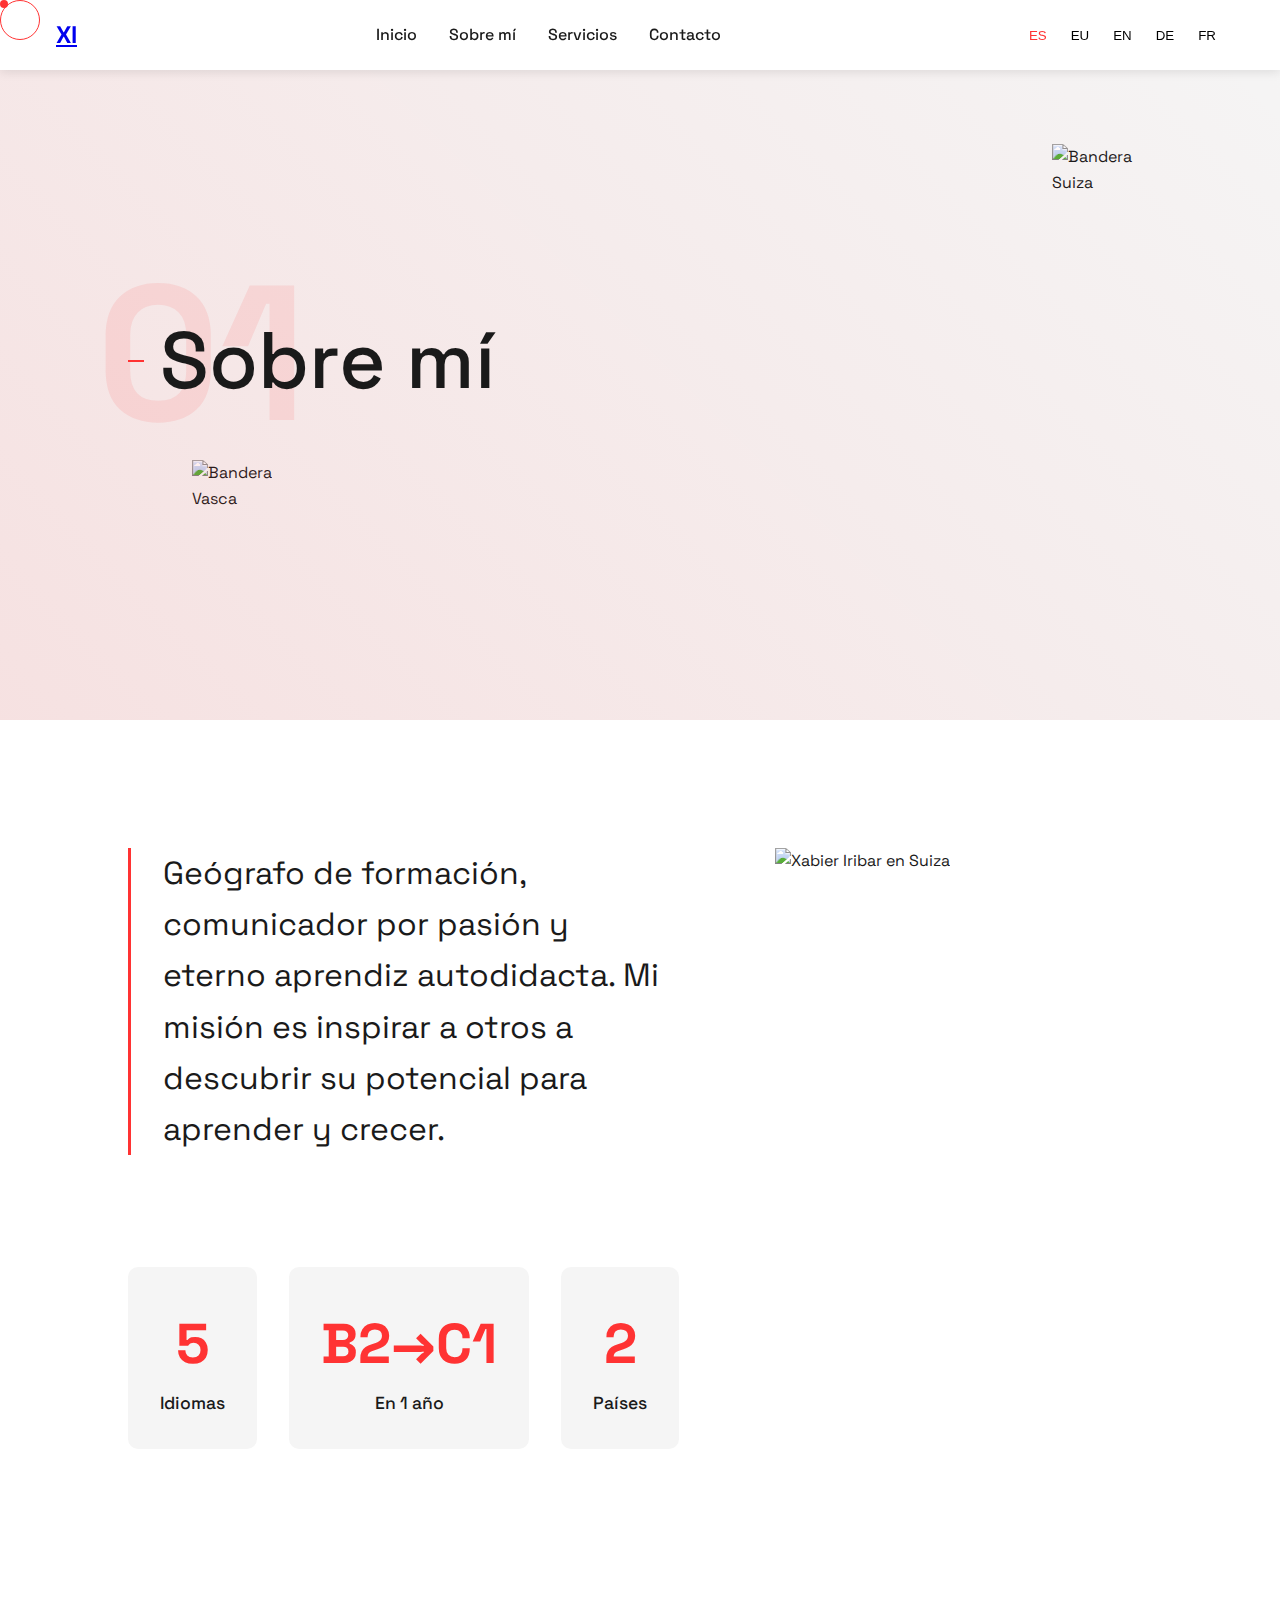
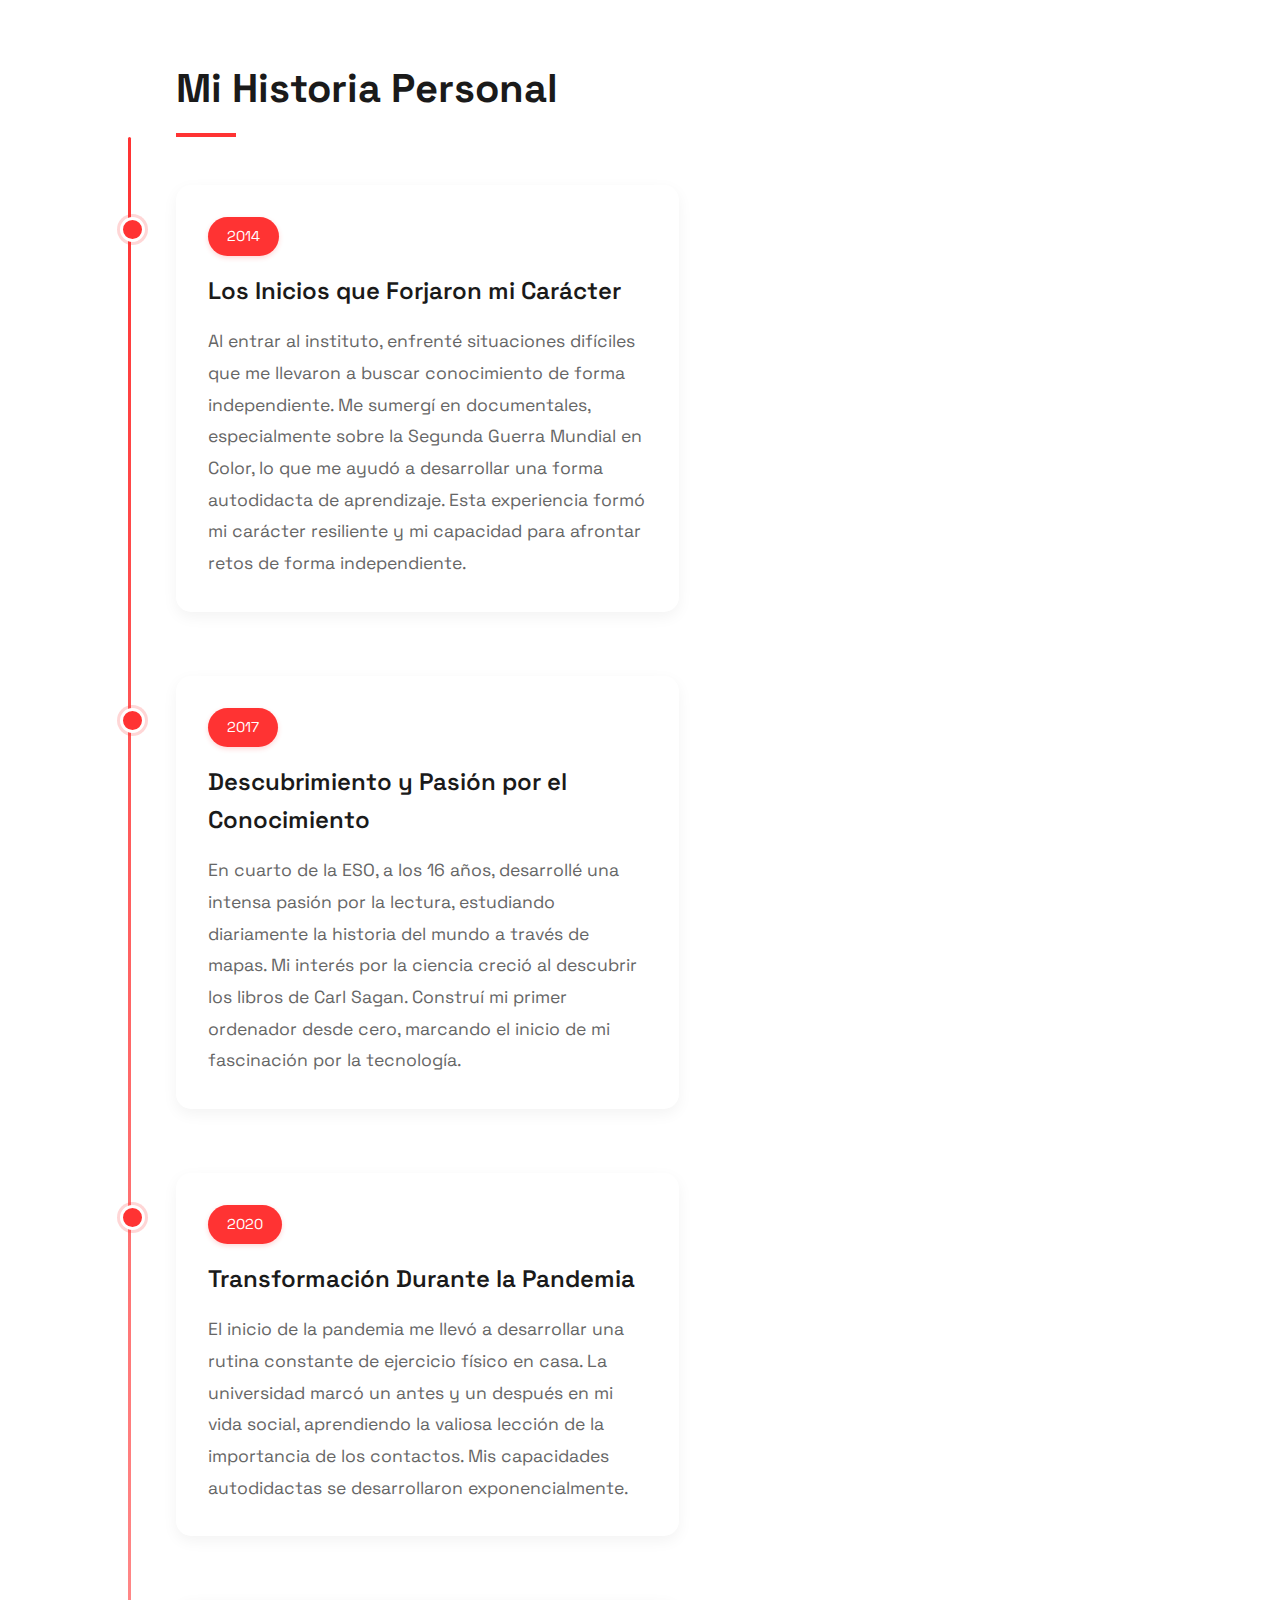
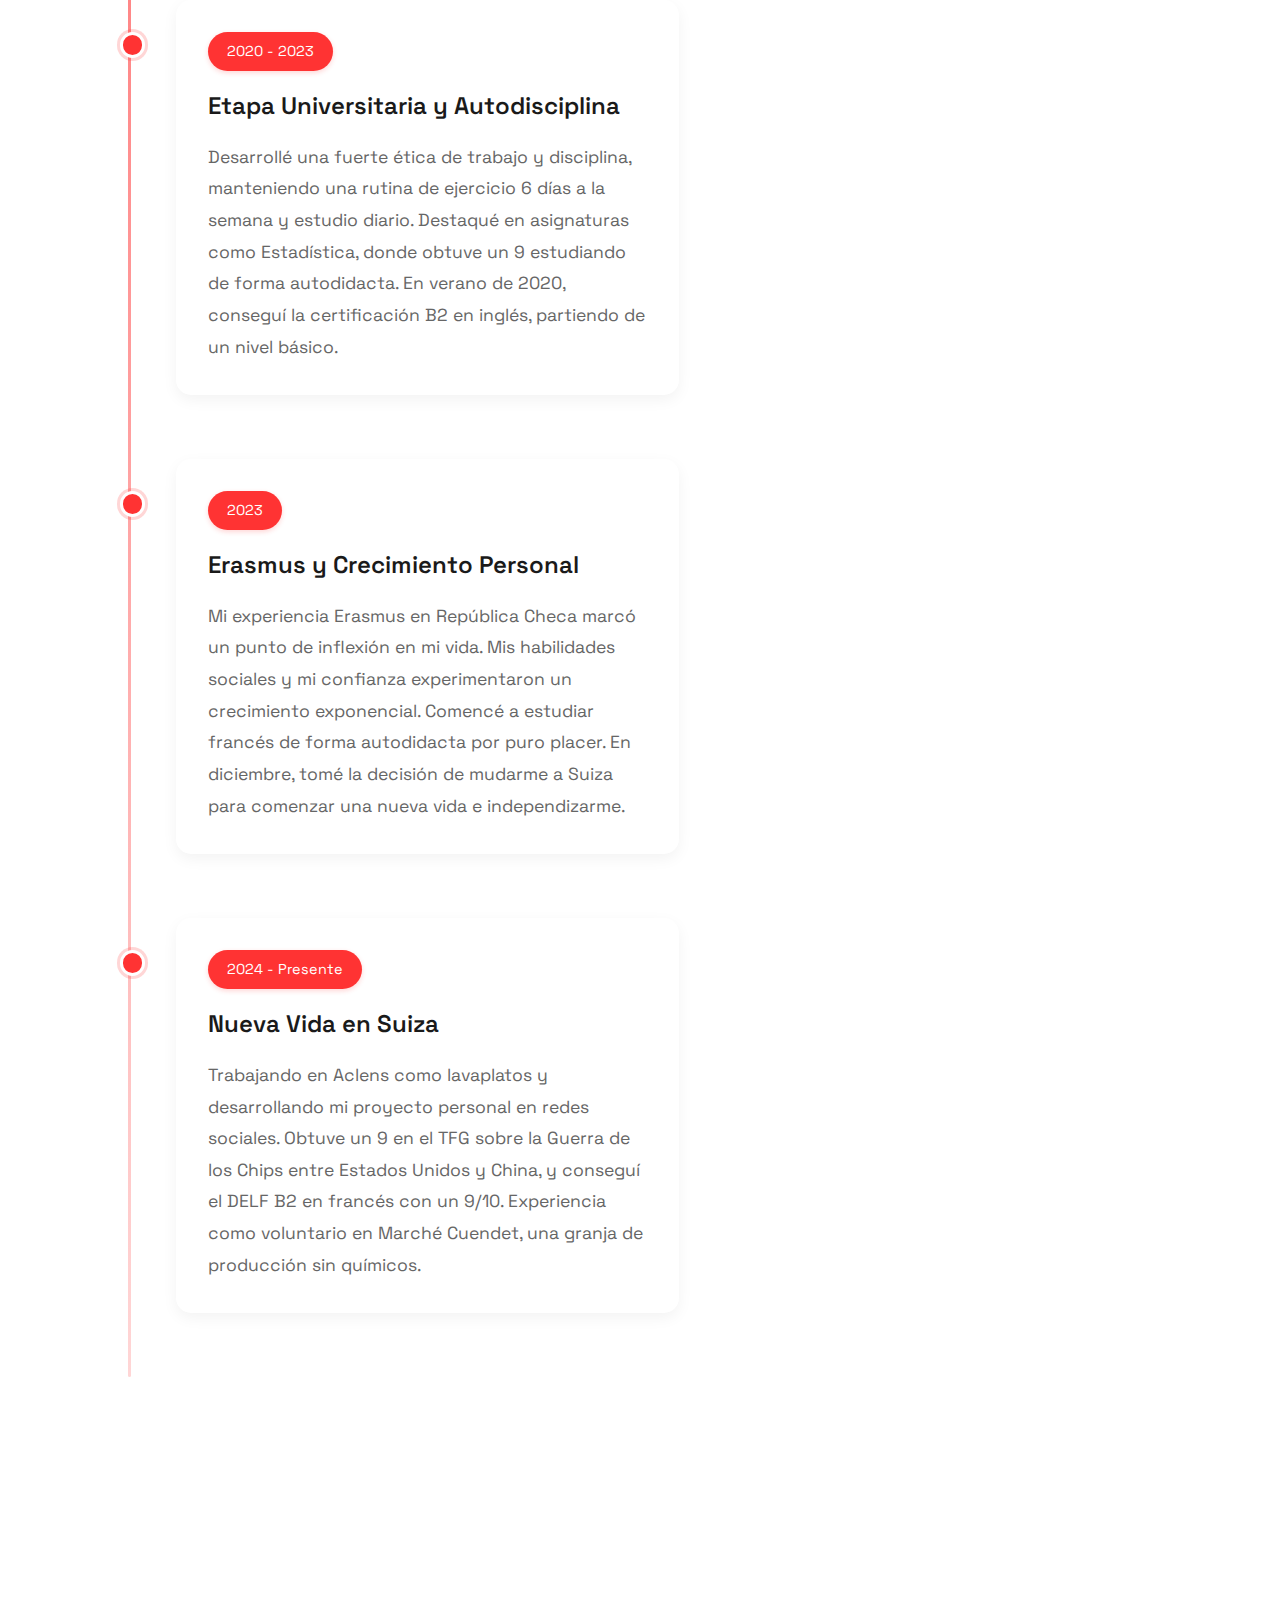
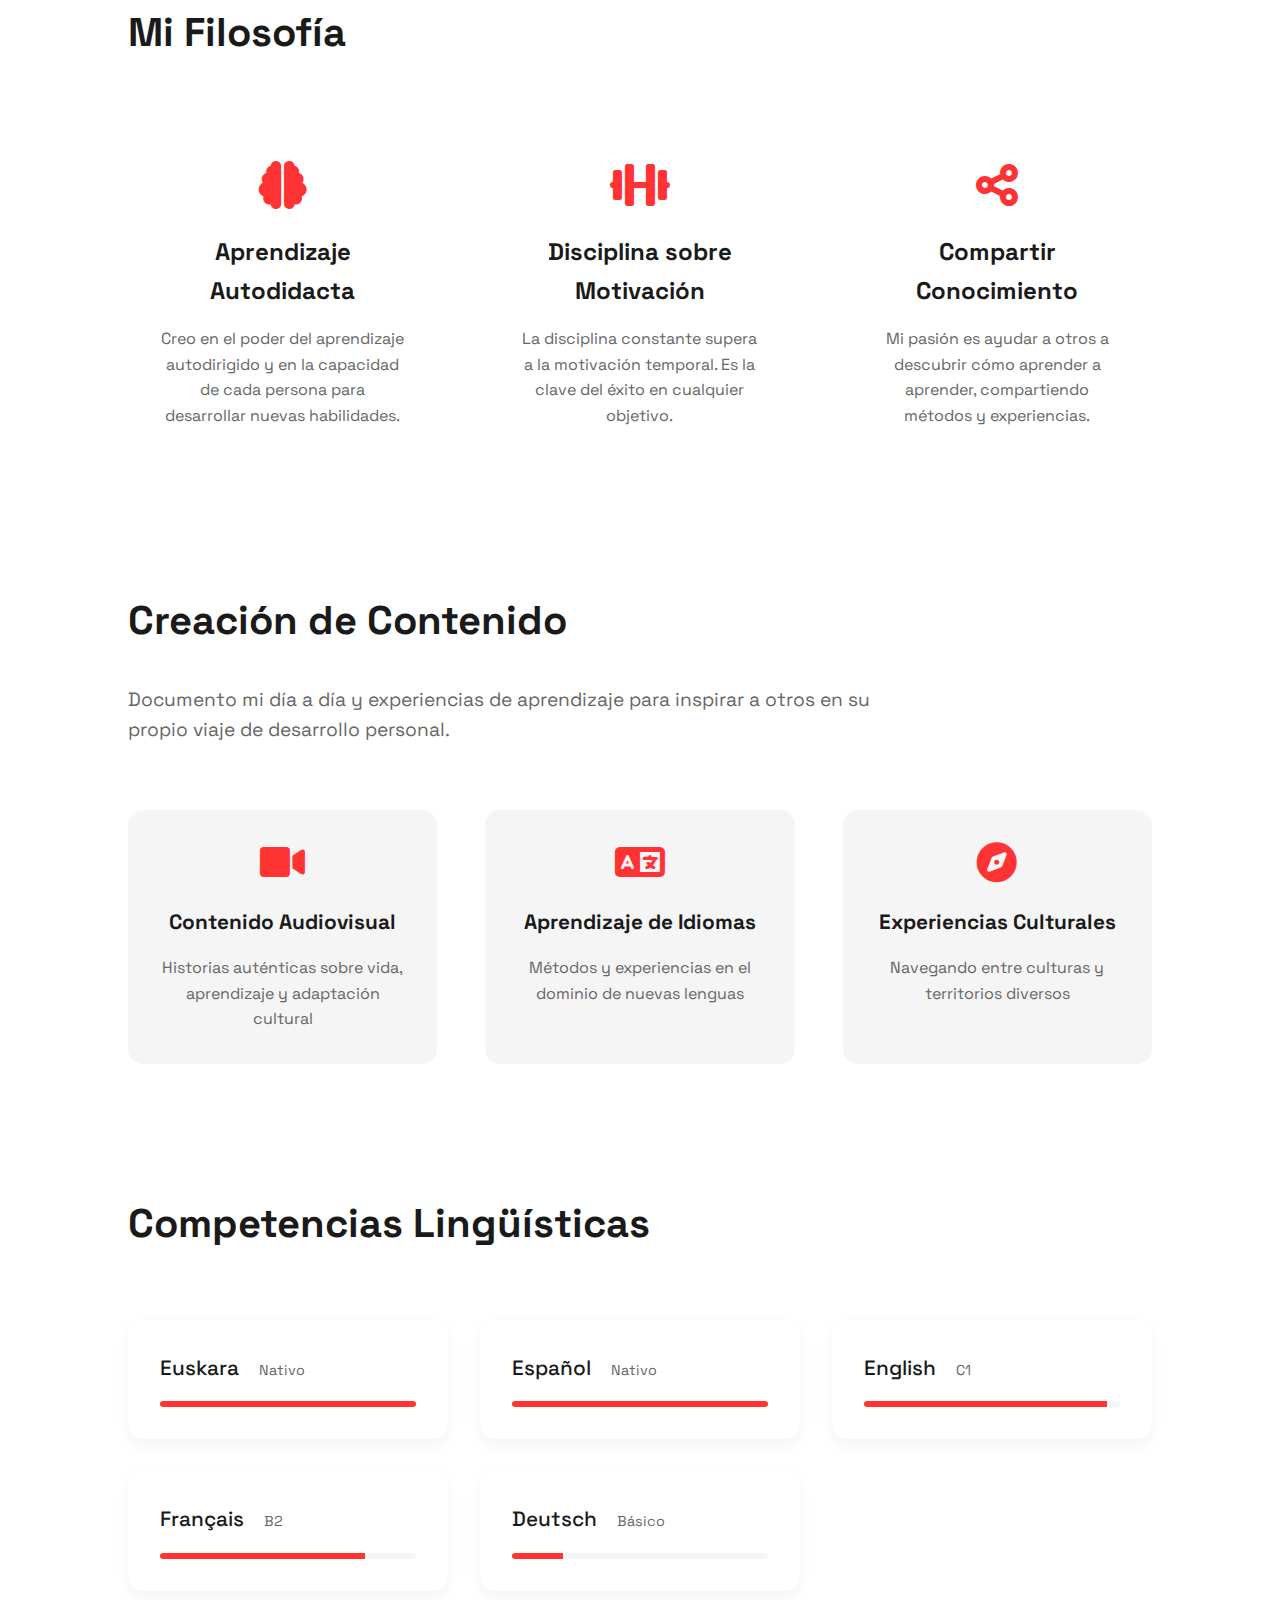
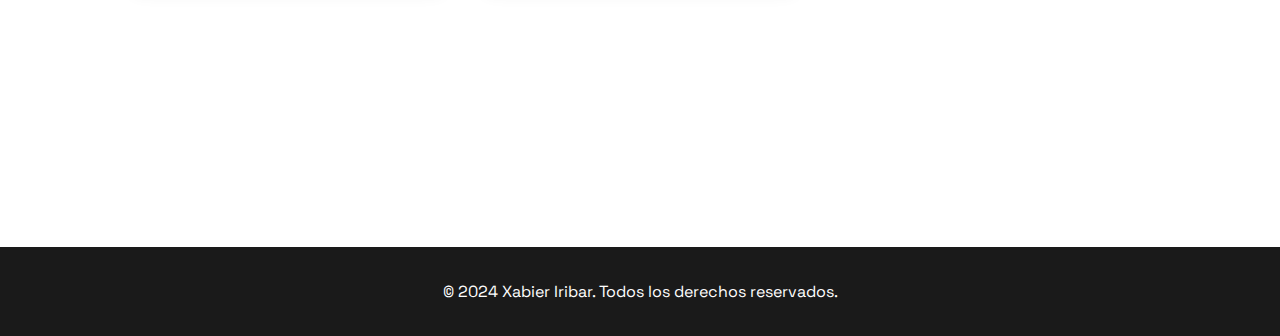
==== about.html @ abf7138d "Initial commit" ====
<!DOCTYPE html>
<html lang="es">
<head>
    <meta charset="UTF-8">
    <meta name="viewport" content="width=device-width, initial-scale=1.0">
    <title>Sobre mí | Xabier Iribar</title>
    <link rel="stylesheet" href="styles/main.css">
    <link rel="stylesheet" href="styles/about.css?v=1.1">
    <link href="https://fonts.googleapis.com/css2?family=Space+Grotesk:wght@300;400;500;600;700&display=swap" rel="stylesheet">
    <link rel="stylesheet" href="https://cdnjs.cloudflare.com/ajax/libs/font-awesome/6.0.0/css/all.min.css">
</head>
<body class="about-page">
    <div class="cursor"></div>
    <div class="cursor-follower"></div>

    <header class="header">
        <nav class="nav-container">
            <a href="index.html" class="logo">XI</a>
            <ul class="nav-links">
                <li><a href="index.html">Inicio</a></li>
                <li><a href="about.html" class="active">Sobre mí</a></li>
                <li><a href="index.html#services">Servicios</a></li>
                <li><a href="index.html#contact">Contacto</a></li>
            </ul>
            <div class="language-selector">
                <button data-lang="es" class="active">ES</button>
                <button data-lang="eu">EU</button>
                <button data-lang="en">EN</button>
                <button data-lang="de">DE</button>
                <button data-lang="fr">FR</button>
            </div>
        </nav>
    </header>

    <main class="about-main">
        <section class="about-hero">
            <div class="floating-swiss">
                <img src="assets/swiss-flag.svg" alt="Bandera Suiza" class="flag-icon">
            </div>
            <div class="floating-basque">
                <img src="assets/basque-flag.svg" alt="Bandera Vasca" class="flag-icon">
            </div>
            <div class="about-hero-content">
                <span class="section-number">01</span>
                <h1>Sobre mí</h1>
            </div>
        </section>

        <section class="about-content">
            <div class="about-grid">
                <div class="about-text">
                    <p class="intro-text">Geógrafo de formación, comunicador por pasión y eterno aprendiz autodidacta. Mi misión es inspirar a otros a descubrir su potencial para aprender y crecer.</p>
                    
                    <div class="stats-container">
                        <div class="stat-item">
                            <span class="stat-number">5</span>
                            <span class="stat-label">Idiomas</span>
                        </div>
                        <div class="stat-item">
                            <span class="stat-number">B2→C1</span>
                            <span class="stat-label">En 1 año</span>
                        </div>
                        <div class="stat-item">
                            <span class="stat-number">2</span>
                            <span class="stat-label">Países</span>
                        </div>
                    </div>

                    <div class="timeline">
                        <h2>Mi Historia Personal</h2>
                        <div class="timeline-item fade-in" data-year="2014">
                            <span class="timeline-date">2014</span>
                            <h3 class="timeline-title">Los Inicios que Forjaron mi Carácter</h3>
                            <p class="timeline-description">Al entrar al instituto, enfrenté situaciones difíciles que me llevaron a buscar conocimiento de forma independiente. Me sumergí en documentales, especialmente sobre la Segunda Guerra Mundial en Color, lo que me ayudó a desarrollar una forma autodidacta de aprendizaje. Esta experiencia formó mi carácter resiliente y mi capacidad para afrontar retos de forma independiente.</p>
                        </div>
                        <div class="timeline-item fade-in" data-year="2017">
                            <span class="timeline-date">2017</span>
                            <h3 class="timeline-title">Descubrimiento y Pasión por el Conocimiento</h3>
                            <p class="timeline-description">En cuarto de la ESO, a los 16 años, desarrollé una intensa pasión por la lectura, estudiando diariamente la historia del mundo a través de mapas. Mi interés por la ciencia creció al descubrir los libros de Carl Sagan. Construí mi primer ordenador desde cero, marcando el inicio de mi fascinación por la tecnología.</p>
                        </div>
                        <div class="timeline-item fade-in" data-year="2020">
                            <span class="timeline-date">2020</span>
                            <h3 class="timeline-title">Transformación Durante la Pandemia</h3>
                            <p class="timeline-description">El inicio de la pandemia me llevó a desarrollar una rutina constante de ejercicio físico en casa. La universidad marcó un antes y un después en mi vida social, aprendiendo la valiosa lección de la importancia de los contactos. Mis capacidades autodidactas se desarrollaron exponencialmente.</p>
                        </div>
                        <div class="timeline-item fade-in" data-year="2020-2023">
                            <span class="timeline-date">2020 - 2023</span>
                            <h3 class="timeline-title">Etapa Universitaria y Autodisciplina</h3>
                            <p class="timeline-description">Desarrollé una fuerte ética de trabajo y disciplina, manteniendo una rutina de ejercicio 6 días a la semana y estudio diario. Destaqué en asignaturas como Estadística, donde obtuve un 9 estudiando de forma autodidacta. En verano de 2020, conseguí la certificación B2 en inglés, partiendo de un nivel básico.</p>
                        </div>
                        <div class="timeline-item fade-in" data-year="2023">
                            <span class="timeline-date">2023</span>
                            <h3 class="timeline-title">Erasmus y Crecimiento Personal</h3>
                            <p class="timeline-description">Mi experiencia Erasmus en República Checa marcó un punto de inflexión en mi vida. Mis habilidades sociales y mi confianza experimentaron un crecimiento exponencial. Comencé a estudiar francés de forma autodidacta por puro placer. En diciembre, tomé la decisión de mudarme a Suiza para comenzar una nueva vida e independizarme.</p>
                        </div>
                        <div class="timeline-item fade-in" data-year="2024">
                            <span class="timeline-date">2024 - Presente</span>
                            <h3 class="timeline-title">Nueva Vida en Suiza</h3>
                            <p class="timeline-description">Trabajando en Aclens como lavaplatos y desarrollando mi proyecto personal en redes sociales. Obtuve un 9 en el TFG sobre la Guerra de los Chips entre Estados Unidos y China, y conseguí el DELF B2 en francés con un 9/10. Experiencia como voluntario en Marché Cuendet, una granja de producción sin químicos.</p>
                        </div>
                    </div>
                </div>

                <div class="about-image">
                    <img src="assets/xabier-profile.png" alt="Xabier Iribar en Suiza" class="profile-image">
                </div>
            </div>

            <div class="philosophy-section">
                <h2>Mi Filosofía</h2>
                <div class="philosophy-grid">
                    <div class="philosophy-item">
                        <i class="fas fa-brain"></i>
                        <h3>Aprendizaje Autodidacta</h3>
                        <p>Creo en el poder del aprendizaje autodirigido y en la capacidad de cada persona para desarrollar nuevas habilidades.</p>
                    </div>
                    <div class="philosophy-item">
                        <i class="fas fa-dumbbell"></i>
                        <h3>Disciplina sobre Motivación</h3>
                        <p>La disciplina constante supera a la motivación temporal. Es la clave del éxito en cualquier objetivo.</p>
                    </div>
                    <div class="philosophy-item">
                        <i class="fas fa-share-nodes"></i>
                        <h3>Compartir Conocimiento</h3>
                        <p>Mi pasión es ayudar a otros a descubrir cómo aprender a aprender, compartiendo métodos y experiencias.</p>
                    </div>
                </div>
            </div>

            <div class="content-creation">
                <h2>Creación de Contenido</h2>
                <p class="content-intro">Documento mi día a día y experiencias de aprendizaje para inspirar a otros en su propio viaje de desarrollo personal.</p>
                <div class="content-grid">
                    <div class="content-type">
                        <i class="fas fa-video"></i>
                        <h3>Contenido Audiovisual</h3>
                        <p>Historias auténticas sobre vida, aprendizaje y adaptación cultural</p>
                    </div>
                    <div class="content-type">
                        <i class="fas fa-language"></i>
                        <h3>Aprendizaje de Idiomas</h3>
                        <p>Métodos y experiencias en el dominio de nuevas lenguas</p>
                    </div>
                    <div class="content-type">
                        <i class="fas fa-compass"></i>
                        <h3>Experiencias Culturales</h3>
                        <p>Navegando entre culturas y territorios diversos</p>
                    </div>
                </div>
            </div>

            <div class="languages-section">
                <h2>Competencias Lingüísticas</h2>
                <div class="language-grid">
                    <div class="language-item">
                        <span class="language-name">Euskara</span>
                        <span class="language-level">Nativo</span>
                        <div class="language-progress">
                            <div class="progress-bar" style="--progress: 1"></div>
                        </div>
                    </div>
                    <div class="language-item">
                        <span class="language-name">Español</span>
                        <span class="language-level">Nativo</span>
                        <div class="language-progress">
                            <div class="progress-bar" style="--progress: 1"></div>
                        </div>
                    </div>
                    <div class="language-item">
                        <span class="language-name">English</span>
                        <span class="language-level">C1</span>
                        <div class="language-progress">
                            <div class="progress-bar" style="--progress: 0.95"></div>
                        </div>
                    </div>
                    <div class="language-item">
                        <span class="language-name">Français</span>
                        <span class="language-level">B2</span>
                        <div class="language-progress">
                            <div class="progress-bar" style="--progress: 0.8"></div>
                        </div>
                    </div>
                    <div class="language-item">
                        <span class="language-name">Deutsch</span>
                        <span class="language-level">Básico</span>
                        <div class="language-progress">
                            <div class="progress-bar" style="--progress: 0.2"></div>
                        </div>
                    </div>
                </div>
            </div>
        </section>
    </main>

    <footer class="footer">
        <p>&copy; 2024 Xabier Iribar. Todos los derechos reservados.</p>
    </footer>

    <script src="js/main.js"></script>
    <script src="js/translations.js"></script>
    <script>
        // Custom cursor
        const cursor = document.querySelector('.cursor');
        const cursorFollower = document.querySelector('.cursor-follower');

        document.addEventListener('mousemove', (e) => {
            cursor.style.left = e.clientX + 'px';
            cursor.style.top = e.clientY + 'px';
            
            cursorFollower.style.left = e.clientX + 'px';
            cursorFollower.style.top = e.clientY + 'px';
        });

        // Timeline animations
        document.addEventListener('DOMContentLoaded', function() {
            const timelineItems = document.querySelectorAll('.timeline-item');
            
            // Función para verificar si un elemento está en el viewport
            function isElementInViewport(el) {
                const rect = el.getBoundingClientRect();
                return (
                    rect.top >= 0 &&
                    rect.left >= 0 &&
                    rect.bottom <= (window.innerHeight || document.documentElement.clientHeight) &&
                    rect.right <= (window.innerWidth || document.documentElement.clientWidth)
                );
            }

            // Función para animar elementos visibles
            function animateVisibleItems() {
                timelineItems.forEach(item => {
                    if (isElementInViewport(item)) {
                        item.classList.add('fade-in');
                    }
                });
            }

            // Iniciar animaciones
            animateVisibleItems();

            // Animar al hacer scroll
            window.addEventListener('scroll', animateVisibleItems);
        });
    </script>
</body>
</html>
---- styles/main.css ----
/* Base styles */
* {
    margin: 0;
    padding: 0;
    box-sizing: border-box;
}

body {
    font-family: 'Space Grotesk', sans-serif;
    line-height: 1.6;
    color: #1a1a1a;
}

/* Header */
.header {
    position: fixed;
    top: 0;
    left: 0;
    width: 100%;
    background: white;
    box-shadow: 0 2px 10px rgba(0,0,0,0.1);
    z-index: 1000;
}

.nav-container {
    max-width: 1200px;
    margin: 0 auto;
    padding: 1rem;
    display: flex;
    justify-content: space-between;
    align-items: center;
}

.logo {
    font-size: 1.5rem;
    font-weight: 700;
}

.nav-links {
    display: flex;
    gap: 2rem;
    list-style: none;
}

.nav-links a {
    text-decoration: none;
    color: #1a1a1a;
    font-weight: 500;
    transition: color 0.3s;
}

.nav-links a:hover {
    color: #ff3333;
}

.language-selector {
    display: flex;
    gap: 0.5rem;
}

.language-selector button {
    background: none;
    border: none;
    padding: 0.5rem;
    cursor: pointer;
    font-weight: 500;
}

.language-selector button.active {
    color: #ff3333;
}

/* Hero Section */
.hero {
    height: 100vh;
    display: flex;
    align-items: center;
    justify-content: center;
    text-align: center;
    padding: 2rem;
    background: #f5f5f5;
}

.hero-content {
    max-width: 800px;
}

.hero h1 {
    font-size: 4rem;
    margin-bottom: 1rem;
}

.hero p {
    font-size: 1.5rem;
    color: #666;
}

/* Sections */
section {
    padding: 5rem 2rem;
}

.section-header {
    text-align: center;
    margin-bottom: 3rem;
}

.section-header h2 {
    font-size: 2.5rem;
    color: #1a1a1a;
}

/* Services */
.services-grid {
    display: grid;
    grid-template-columns: repeat(auto-fit, minmax(250px, 1fr));
    gap: 2rem;
    max-width: 1200px;
    margin: 0 auto;
}

.service-card {
    background: white;
    padding: 2rem;
    border-radius: 10px;
    box-shadow: 0 4px 6px rgba(0,0,0,0.1);
}

.service-card h3 {
    margin-bottom: 1rem;
    font-size: 1.5rem;
}

/* Contact Form */
.contact-content {
    max-width: 600px;
    margin: 0 auto;
}

.contact-form {
    display: flex;
    flex-direction: column;
    gap: 1rem;
}

.contact-form input,
.contact-form textarea {
    padding: 1rem;
    border: 1px solid #ddd;
    border-radius: 5px;
    font-family: inherit;
}

.contact-form textarea {
    min-height: 150px;
    resize: vertical;
}

.contact-form button {
    padding: 1rem 2rem;
    background: #ff3333;
    color: white;
    border: none;
    border-radius: 5px;
    cursor: pointer;
    font-weight: 500;
    transition: background 0.3s;
}

.contact-form button:hover {
    background: #cc0000;
}

/* Footer */
.footer {
    text-align: center;
    padding: 2rem;
    background: #1a1a1a;
    color: white;
}

/* Responsive Design */
@media (max-width: 768px) {
    .nav-container {
        flex-direction: column;
        gap: 1rem;
    }

    .nav-links {
        flex-direction: column;
        text-align: center;
    }

    .hero h1 {
        font-size: 3rem;
    }

    .hero p {
        font-size: 1.2rem;
    }
}
---- styles/about.css ----
/* About Page Styles */
:root {
    --primary-red: #ff3333;
    --dark-gray: #1a1a1a;
    --light-gray: #f5f5f5;
}

.about-page {
    background-color: #ffffff;
    cursor: none;
}

/* Custom Cursor */
.cursor {
    width: 8px;
    height: 8px;
    background: var(--primary-red);
    border-radius: 50%;
    position: fixed;
    pointer-events: none;
    z-index: 9999;
    transition: transform 0.2s ease;
}

.cursor-follower {
    width: 40px;
    height: 40px;
    border: 1px solid var(--primary-red);
    border-radius: 50%;
    position: fixed;
    pointer-events: none;
    z-index: 9998;
    transition: transform 0.3s ease;
}

/* Hero Section */
.about-hero {
    height: 80vh;
    display: flex;
    align-items: center;
    padding: 0 10%;
    background-color: var(--light-gray);
    position: relative;
    overflow: hidden;
}

.about-hero::before {
    content: '';
    position: absolute;
    top: 0;
    left: 0;
    width: 100%;
    height: 100%;
    background: linear-gradient(45deg, rgba(255,51,51,0.1) 0%, rgba(255,255,255,0) 100%);
    z-index: 1;
}

.about-hero-content {
    max-width: 1200px;
    width: 100%;
    position: relative;
    z-index: 2;
}

.section-number {
    font-size: 12rem;
    font-weight: 700;
    color: rgba(255,51,51,0.1);
    position: absolute;
    top: -6rem;
    left: -2rem;
    z-index: -1;
}

.about-hero h1 {
    font-size: 5rem;
    font-weight: 500;
    color: var(--dark-gray);
    margin-left: 2rem;
    position: relative;
}

.about-hero h1::before {
    content: '';
    position: absolute;
    left: -2rem;
    top: 50%;
    width: 1rem;
    height: 2px;
    background: var(--primary-red);
}

/* Floating Elements */
.floating-swiss, .floating-basque {
    position: absolute;
    width: 100px;
    height: 100px;
}

.floating-swiss {
    right: 10%;
    top: 20%;
    animation: float 6s ease-in-out infinite;
}

.floating-basque {
    left: 15%;
    bottom: 25%;
    width: 80px;
    height: 80px;
    animation: float 8s ease-in-out infinite;
}

@keyframes float {
    0% { transform: translateY(0px); }
    50% { transform: translateY(-20px); }
    100% { transform: translateY(0px); }
}

/* Content Section */
.about-content {
    padding: 8rem 10%;
    max-width: 1400px;
    margin: 0 auto;
}

.about-grid {
    display: grid;
    grid-template-columns: 1fr 1fr;
    gap: 6rem;
    margin-bottom: 8rem;
}

.about-text {
    display: flex;
    flex-direction: column;
    gap: 3rem;
}

.intro-text {
    font-size: 2rem;
    line-height: 1.6;
    color: var(--dark-gray);
    position: relative;
    padding-left: 2rem;
    border-left: 3px solid var(--primary-red);
}

/* Stats Section */
.stats-container {
    display: grid;
    grid-template-columns: repeat(3, 1fr);
    gap: 2rem;
    margin: 4rem 0;
}

.stat-item {
    text-align: center;
    padding: 2rem;
    background: var(--light-gray);
    border-radius: 10px;
    transition: transform 0.3s ease;
}

.stat-item:hover {
    transform: translateY(-10px);
}

.stat-number {
    font-size: 3.5rem;
    font-weight: 700;
    color: var(--primary-red);
    margin-bottom: 1rem;
}

.stat-label {
    font-size: 1.1rem;
    color: var(--dark-gray);
    font-weight: 500;
}

/* Timeline Section */
.timeline {
    position: relative;
    margin: 6rem 0;
    padding-left: 3rem;
    width: 100%;
}

.timeline h2 {
    font-size: 2.5rem;
    color: var(--dark-gray);
    margin-bottom: 3rem;
    position: relative;
    padding-bottom: 1rem;
}

.timeline h2::after {
    content: '';
    position: absolute;
    bottom: 0;
    left: 0;
    width: 60px;
    height: 4px;
    background: var(--primary-red);
}

.timeline::before {
    content: '';
    position: absolute;
    left: 0;
    top: 80px;
    height: calc(100% - 80px);
    width: 3px;
    background: linear-gradient(to bottom, var(--primary-red) 0%, rgba(255, 51, 51, 0.2) 100%);
    border-radius: 1.5px;
}

.timeline-item {
    position: relative;
    margin-bottom: 4rem;
    padding: 2rem;
    background: white;
    border-radius: 15px;
    box-shadow: 0 5px 15px rgba(0,0,0,0.05);
    transition: all 0.4s cubic-bezier(0.4, 0, 0.2, 1);
    opacity: 0;
    transform: translateX(30px);
}

.timeline-item.fade-in {
    opacity: 1;
    transform: translateX(0);
}

.timeline-item:hover {
    transform: translateX(10px) scale(1.02);
    box-shadow: 0 8px 25px rgba(0,0,0,0.1);
}

.timeline-item::before {
    content: '';
    position: absolute;
    left: -3.5rem;
    top: 2rem;
    width: 1.2rem;
    height: 1.2rem;
    border-radius: 50%;
    background: var(--primary-red);
    border: 3px solid white;
    box-shadow: 0 0 0 3px rgba(255,51,51,0.2);
    transition: all 0.3s ease;
    z-index: 1;
}

.timeline-item:hover::before {
    transform: scale(1.3);
    box-shadow: 0 0 0 5px rgba(255,51,51,0.3);
}

.timeline-item::after {
    content: attr(data-year);
    position: absolute;
    left: -5.5rem;
    top: 0.5rem;
    font-size: 0.8rem;
    color: var(--primary-red);
    opacity: 0;
    transform: translateX(-10px);
    transition: all 0.3s ease;
}

.timeline-item:hover::after {
    opacity: 1;
    transform: translateX(0);
}

.timeline-date {
    display: inline-block;
    font-size: 0.9rem;
    color: white;
    background: var(--primary-red);
    padding: 0.5rem 1.2rem;
    border-radius: 20px;
    margin-bottom: 1rem;
    box-shadow: 0 2px 5px rgba(255,51,51,0.2);
    transition: all 0.3s ease;
}

.timeline-item:hover .timeline-date {
    transform: scale(1.05);
    box-shadow: 0 4px 8px rgba(255,51,51,0.3);
}

.timeline-title {
    font-size: 1.5rem;
    margin-bottom: 1rem;
    color: var(--dark-gray);
    font-weight: 600;
    transition: color 0.3s ease;
}

.timeline-item:hover .timeline-title {
    color: var(--primary-red);
}

.timeline-description {
    color: #666;
    line-height: 1.8;
    font-size: 1.1rem;
}

/* Philosophy Section */
.philosophy-section {
    margin: 8rem 0;
}

.philosophy-section h2 {
    font-size: 2.5rem;
    margin-bottom: 4rem;
    color: var(--dark-gray);
}

.philosophy-grid {
    display: grid;
    grid-template-columns: repeat(3, 1fr);
    gap: 3rem;
}

.philosophy-item {
    text-align: center;
    padding: 2rem;
}

.philosophy-item i {
    font-size: 3rem;
    color: var(--primary-red);
    margin-bottom: 1.5rem;
}

.philosophy-item h3 {
    font-size: 1.5rem;
    margin-bottom: 1rem;
    color: var(--dark-gray);
}

.philosophy-item p {
    color: #666;
    line-height: 1.6;
}

/* Content Creation Section */
.content-creation {
    margin: 8rem 0;
}

.content-creation h2 {
    font-size: 2.5rem;
    margin-bottom: 2rem;
    color: var(--dark-gray);
}

.content-intro {
    font-size: 1.2rem;
    color: #666;
    margin-bottom: 4rem;
    max-width: 800px;
}

.content-grid {
    display: grid;
    grid-template-columns: repeat(3, 1fr);
    gap: 3rem;
}

.content-type {
    text-align: center;
    padding: 2rem;
    background: var(--light-gray);
    border-radius: 15px;
    transition: transform 0.3s ease;
}

.content-type:hover {
    transform: translateY(-10px);
}

.content-type i {
    font-size: 2.5rem;
    color: var(--primary-red);
    margin-bottom: 1.5rem;
}

.content-type h3 {
    font-size: 1.3rem;
    margin-bottom: 1rem;
    color: var(--dark-gray);
}

.content-type p {
    color: #666;
    line-height: 1.6;
}

/* Languages Section */
.languages-section {
    margin: 8rem 0;
}

.languages-section h2 {
    font-size: 2.5rem;
    margin-bottom: 4rem;
    color: var(--dark-gray);
}

.language-grid {
    display: grid;
    grid-template-columns: repeat(auto-fit, minmax(250px, 1fr));
    gap: 2rem;
}

.language-item {
    background: white;
    padding: 2rem;
    border-radius: 15px;
    box-shadow: 0 5px 15px rgba(0,0,0,0.05);
}

.language-name {
    font-size: 1.3rem;
    font-weight: 500;
    color: var(--dark-gray);
}

.language-level {
    font-size: 0.9rem;
    color: #666;
    margin-left: 1rem;
}

.language-progress {
    margin-top: 1rem;
    background: var(--light-gray);
    height: 6px;
    border-radius: 3px;
    overflow: hidden;
}

.progress-bar {
    height: 100%;
    background: var(--primary-red);
    width: calc(var(--progress) * 100%);
    transition: width 1s ease;
}

/* Responsive Design */
@media (max-width: 1200px) {
    .about-hero h1 {
        font-size: 4rem;
    }
    
    .section-number {
        font-size: 10rem;
    }
}

@media (max-width: 992px) {
    .about-grid {
        grid-template-columns: 1fr;
    }
    
    .philosophy-grid,
    .content-grid {
        grid-template-columns: repeat(2, 1fr);
    }
}

@media (max-width: 768px) {
    .about-hero h1 {
        font-size: 3rem;
    }
    
    .section-number {
        font-size: 8rem;
    }
    
    .timeline {
        padding-left: 2rem;
    }
    
    .timeline-item {
        padding: 1.5rem;
    }
    
    .timeline-item::before {
        left: -2.5rem;
        width: 1rem;
        height: 1rem;
    }
    
    .timeline-item::after {
        display: none;
    }
    
    .philosophy-grid,
    .content-grid {
        grid-template-columns: 1fr;
    }
    
    .stats-container {
        grid-template-columns: 1fr;
    }
}

@media (max-width: 480px) {
    .about-hero h1 {
        font-size: 2.5rem;
    }
    
    .section-number {
        font-size: 6rem;
    }
    
    .intro-text {
        font-size: 1.5rem;
    }
}
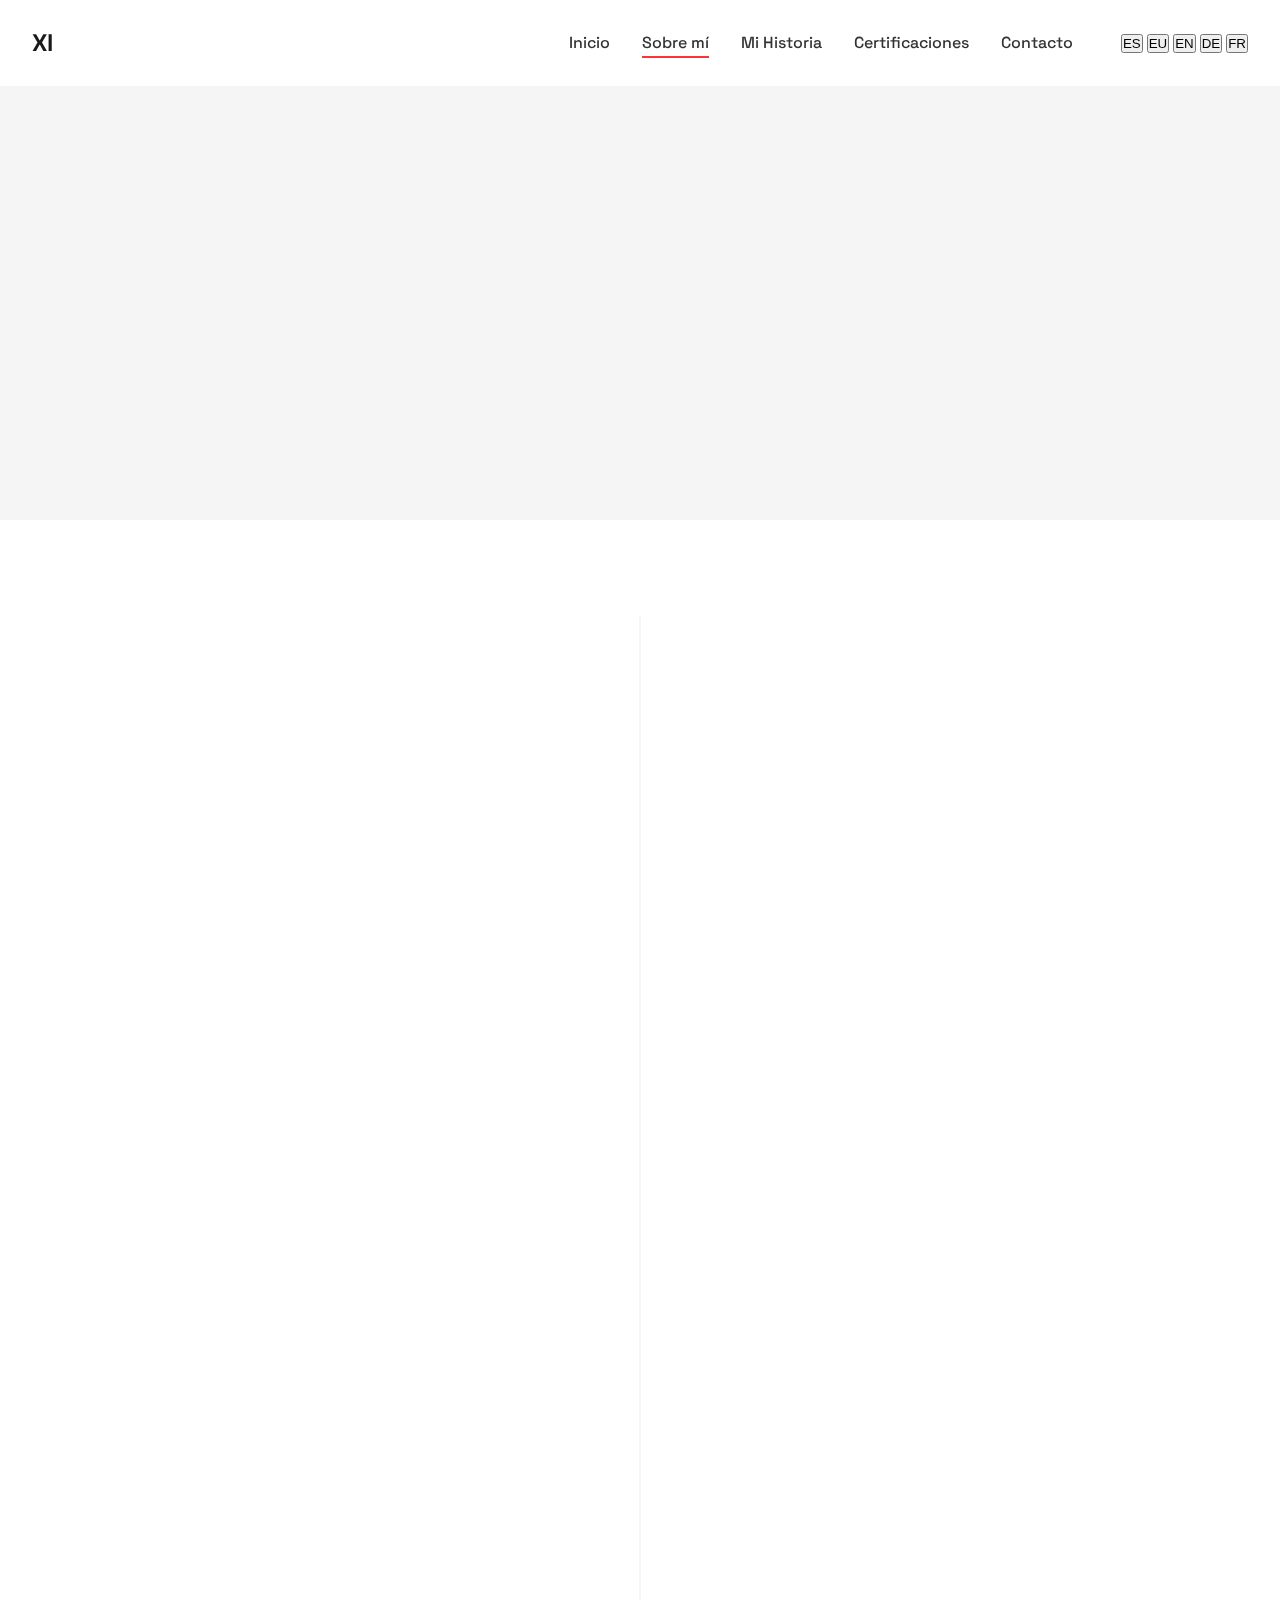
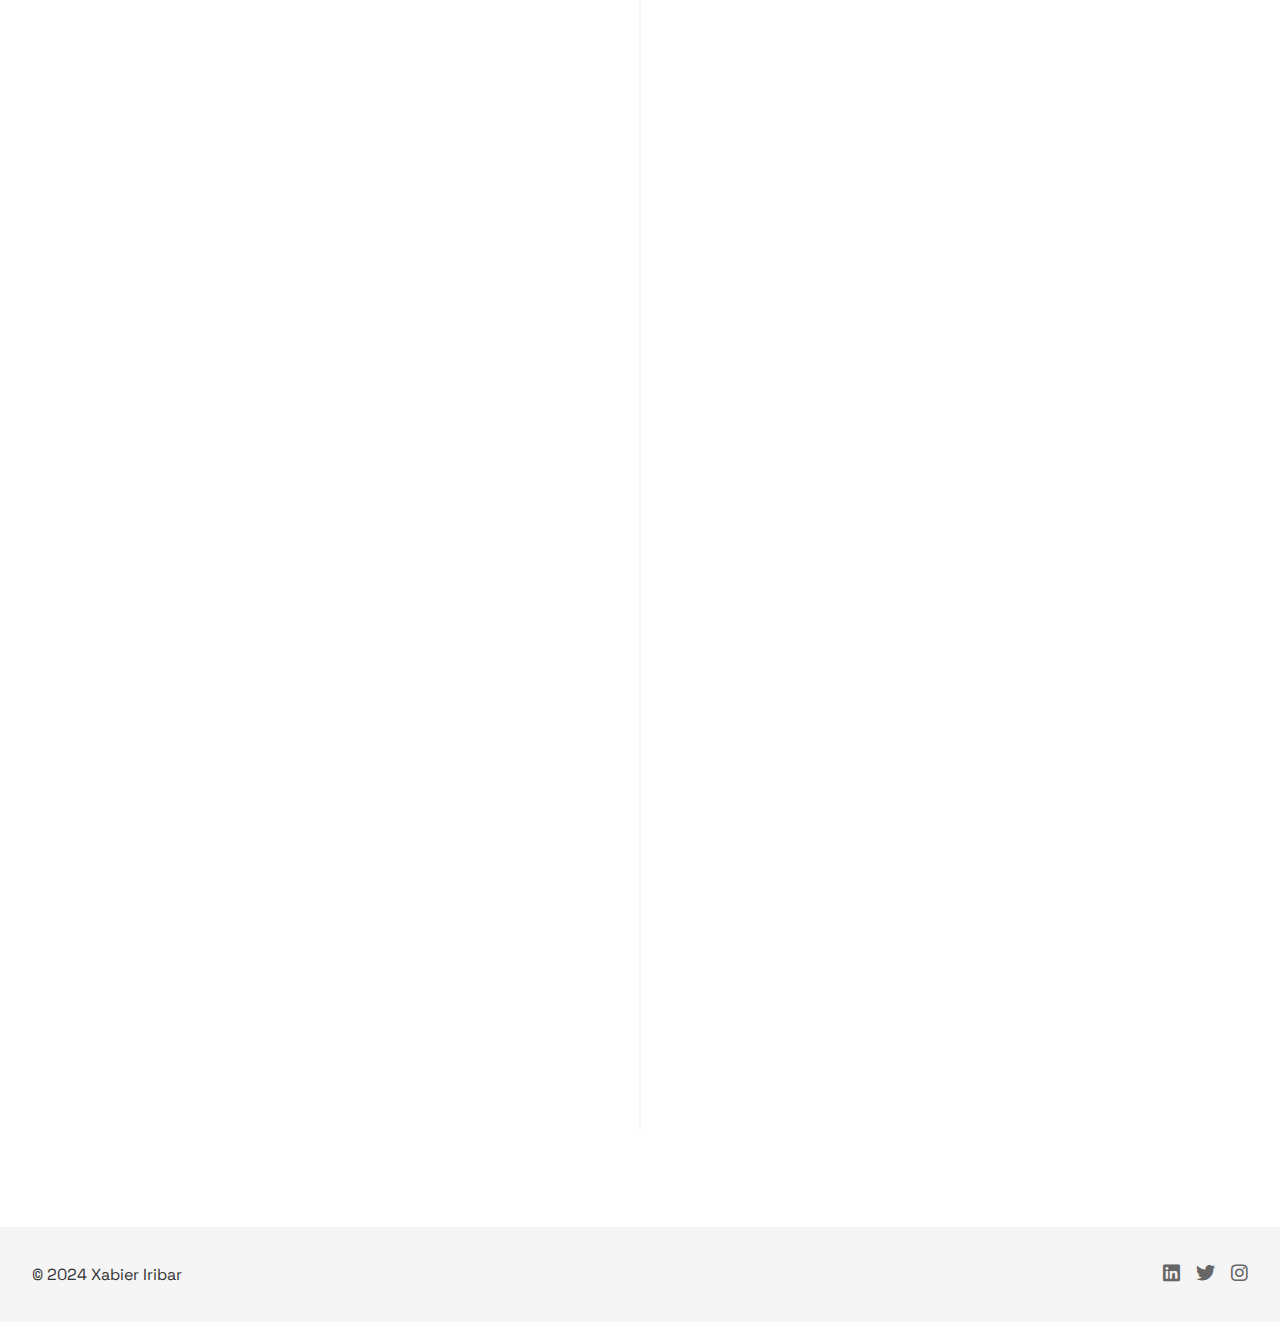
==== commit d3ae5601: "Creada página Sobre Mí con cronología detallada" ====
--- a/about.html
+++ b/about.html
@@ -3,188 +3,99 @@
 <head>
     <meta charset="UTF-8">
     <meta name="viewport" content="width=device-width, initial-scale=1.0">
-    <title>Sobre mí | Xabier Iribar</title>
+    <title>Sobre Mí | Xabier Iribar</title>
     <link rel="stylesheet" href="styles/main.css">
-    <link rel="stylesheet" href="styles/about.css?v=1.1">
+    <link rel="stylesheet" href="styles/about.css">
     <link href="https://fonts.googleapis.com/css2?family=Space+Grotesk:wght@300;400;500;600;700&display=swap" rel="stylesheet">
     <link rel="stylesheet" href="https://cdnjs.cloudflare.com/ajax/libs/font-awesome/6.0.0/css/all.min.css">
 </head>
-<body class="about-page">
-    <div class="cursor"></div>
-    <div class="cursor-follower"></div>
-
+<body>
     <header class="header">
         <nav class="nav-container">
-            <a href="index.html" class="logo">XI</a>
-            <ul class="nav-links">
-                <li><a href="index.html">Inicio</a></li>
-                <li><a href="about.html" class="active">Sobre mí</a></li>
-                <li><a href="index.html#services">Servicios</a></li>
-                <li><a href="index.html#contact">Contacto</a></li>
-            </ul>
-            <div class="language-selector">
-                <button data-lang="es" class="active">ES</button>
-                <button data-lang="eu">EU</button>
-                <button data-lang="en">EN</button>
-                <button data-lang="de">DE</button>
-                <button data-lang="fr">FR</button>
+            <div class="logo">
+                <a href="index.html">XI</a>
+            </div>
+            <div class="nav-toggle">
+                <span></span>
+                <span></span>
+                <span></span>
+            </div>
+            <div class="nav-menu">
+                <ul class="menu-items">
+                    <li><a href="index.html">Inicio</a></li>
+                    <li><a href="#about" class="active">Sobre mí</a></li>
+                    <li><a href="#timeline">Mi Historia</a></li>
+                    <li><a href="index.html#certifications">Certificaciones</a></li>
+                    <li><a href="index.html#contact">Contacto</a></li>
+                </ul>
+                <div class="language-selector">
+                    <button data-lang="es" class="active">ES</button>
+                    <button data-lang="eu">EU</button>
+                    <button data-lang="en">EN</button>
+                    <button data-lang="de">DE</button>
+                    <button data-lang="fr">FR</button>
+                </div>
             </div>
         </nav>
     </header>
 
-    <main class="about-main">
-        <section class="about-hero">
-            <div class="floating-swiss">
-                <img src="assets/swiss-flag.svg" alt="Bandera Suiza" class="flag-icon">
-            </div>
-            <div class="floating-basque">
-                <img src="assets/basque-flag.svg" alt="Bandera Vasca" class="flag-icon">
-            </div>
+    <main>
+        <section id="about" class="about-hero">
             <div class="about-hero-content">
-                <span class="section-number">01</span>
-                <h1>Sobre mí</h1>
+                <h1 class="reveal-text">Mi Historia</h1>
+                <p class="reveal-text">Un viaje a través de la comunicación internacional y el aprendizaje multicultural</p>
             </div>
         </section>
 
-        <section class="about-content">
-            <div class="about-grid">
-                <div class="about-text">
-                    <p class="intro-text">Geógrafo de formación, comunicador por pasión y eterno aprendiz autodidacta. Mi misión es inspirar a otros a descubrir su potencial para aprender y crecer.</p>
-                    
-                    <div class="stats-container">
-                        <div class="stat-item">
-                            <span class="stat-number">5</span>
-                            <span class="stat-label">Idiomas</span>
-                        </div>
-                        <div class="stat-item">
-                            <span class="stat-number">B2→C1</span>
-                            <span class="stat-label">En 1 año</span>
-                        </div>
-                        <div class="stat-item">
-                            <span class="stat-number">2</span>
-                            <span class="stat-label">Países</span>
-                        </div>
-                    </div>
-
-                    <div class="timeline">
-                        <h2>Mi Historia Personal</h2>
-                        <div class="timeline-item fade-in" data-year="2014">
-                            <span class="timeline-date">2014</span>
-                            <h3 class="timeline-title">Los Inicios que Forjaron mi Carácter</h3>
-                            <p class="timeline-description">Al entrar al instituto, enfrenté situaciones difíciles que me llevaron a buscar conocimiento de forma independiente. Me sumergí en documentales, especialmente sobre la Segunda Guerra Mundial en Color, lo que me ayudó a desarrollar una forma autodidacta de aprendizaje. Esta experiencia formó mi carácter resiliente y mi capacidad para afrontar retos de forma independiente.</p>
-                        </div>
-                        <div class="timeline-item fade-in" data-year="2017">
-                            <span class="timeline-date">2017</span>
-                            <h3 class="timeline-title">Descubrimiento y Pasión por el Conocimiento</h3>
-                            <p class="timeline-description">En cuarto de la ESO, a los 16 años, desarrollé una intensa pasión por la lectura, estudiando diariamente la historia del mundo a través de mapas. Mi interés por la ciencia creció al descubrir los libros de Carl Sagan. Construí mi primer ordenador desde cero, marcando el inicio de mi fascinación por la tecnología.</p>
-                        </div>
-                        <div class="timeline-item fade-in" data-year="2020">
-                            <span class="timeline-date">2020</span>
-                            <h3 class="timeline-title">Transformación Durante la Pandemia</h3>
-                            <p class="timeline-description">El inicio de la pandemia me llevó a desarrollar una rutina constante de ejercicio físico en casa. La universidad marcó un antes y un después en mi vida social, aprendiendo la valiosa lección de la importancia de los contactos. Mis capacidades autodidactas se desarrollaron exponencialmente.</p>
-                        </div>
-                        <div class="timeline-item fade-in" data-year="2020-2023">
-                            <span class="timeline-date">2020 - 2023</span>
-                            <h3 class="timeline-title">Etapa Universitaria y Autodisciplina</h3>
-                            <p class="timeline-description">Desarrollé una fuerte ética de trabajo y disciplina, manteniendo una rutina de ejercicio 6 días a la semana y estudio diario. Destaqué en asignaturas como Estadística, donde obtuve un 9 estudiando de forma autodidacta. En verano de 2020, conseguí la certificación B2 en inglés, partiendo de un nivel básico.</p>
-                        </div>
-                        <div class="timeline-item fade-in" data-year="2023">
-                            <span class="timeline-date">2023</span>
-                            <h3 class="timeline-title">Erasmus y Crecimiento Personal</h3>
-                            <p class="timeline-description">Mi experiencia Erasmus en República Checa marcó un punto de inflexión en mi vida. Mis habilidades sociales y mi confianza experimentaron un crecimiento exponencial. Comencé a estudiar francés de forma autodidacta por puro placer. En diciembre, tomé la decisión de mudarme a Suiza para comenzar una nueva vida e independizarme.</p>
-                        </div>
-                        <div class="timeline-item fade-in" data-year="2024">
-                            <span class="timeline-date">2024 - Presente</span>
-                            <h3 class="timeline-title">Nueva Vida en Suiza</h3>
-                            <p class="timeline-description">Trabajando en Aclens como lavaplatos y desarrollando mi proyecto personal en redes sociales. Obtuve un 9 en el TFG sobre la Guerra de los Chips entre Estados Unidos y China, y conseguí el DELF B2 en francés con un 9/10. Experiencia como voluntario en Marché Cuendet, una granja de producción sin químicos.</p>
+        <section id="timeline" class="timeline-section">
+            <div class="timeline-container">
+                <div class="timeline-item reveal-text">
+                    <div class="timeline-date">2023</div>
+                    <div class="timeline-content">
+                        <h3>Marché Cuendet, Suiza</h3>
+                        <p>Experiencia internacional en Bremblens, Cantón de Vaud. Trabajo en una granja de producción sin químicos, mejorando mis habilidades en francés y alemán.</p>
+                        <div class="timeline-image">
+                            <img src="images/EMIGRANTE.jpg" alt="Experiencia en Suiza">
                         </div>
                     </div>
                 </div>
 
-                <div class="about-image">
-                    <img src="assets/xabier-profile.png" alt="Xabier Iribar en Suiza" class="profile-image">
-                </div>
-            </div>
-
-            <div class="philosophy-section">
-                <h2>Mi Filosofía</h2>
-                <div class="philosophy-grid">
-                    <div class="philosophy-item">
-                        <i class="fas fa-brain"></i>
-                        <h3>Aprendizaje Autodidacta</h3>
-                        <p>Creo en el poder del aprendizaje autodirigido y en la capacidad de cada persona para desarrollar nuevas habilidades.</p>
-                    </div>
-                    <div class="philosophy-item">
-                        <i class="fas fa-dumbbell"></i>
-                        <h3>Disciplina sobre Motivación</h3>
-                        <p>La disciplina constante supera a la motivación temporal. Es la clave del éxito en cualquier objetivo.</p>
-                    </div>
-                    <div class="philosophy-item">
-                        <i class="fas fa-share-nodes"></i>
-                        <h3>Compartir Conocimiento</h3>
-                        <p>Mi pasión es ayudar a otros a descubrir cómo aprender a aprender, compartiendo métodos y experiencias.</p>
+                <div class="timeline-item reveal-text">
+                    <div class="timeline-date">2022</div>
+                    <div class="timeline-content">
+                        <h3>Erasmus en Brno</h3>
+                        <p>Universidad Mendel de Brno, República Checa. Una experiencia transformadora que expandió mis horizontes culturales y académicos.</p>
                     </div>
                 </div>
-            </div>
 
-            <div class="content-creation">
-                <h2>Creación de Contenido</h2>
-                <p class="content-intro">Documento mi día a día y experiencias de aprendizaje para inspirar a otros en su propio viaje de desarrollo personal.</p>
-                <div class="content-grid">
-                    <div class="content-type">
-                        <i class="fas fa-video"></i>
-                        <h3>Contenido Audiovisual</h3>
-                        <p>Historias auténticas sobre vida, aprendizaje y adaptación cultural</p>
-                    </div>
-                    <div class="content-type">
-                        <i class="fas fa-language"></i>
-                        <h3>Aprendizaje de Idiomas</h3>
-                        <p>Métodos y experiencias en el dominio de nuevas lenguas</p>
-                    </div>
-                    <div class="content-type">
-                        <i class="fas fa-compass"></i>
-                        <h3>Experiencias Culturales</h3>
-                        <p>Navegando entre culturas y territorios diversos</p>
+                <div class="timeline-item reveal-text">
+                    <div class="timeline-date">2020-2024</div>
+                    <div class="timeline-content">
+                        <h3>Grado en Geografía</h3>
+                        <p>Facultad de Letras, UPV/EHU. Desarrollo de una sólida base académica y pasión por el análisis territorial.</p>
                     </div>
                 </div>
-            </div>
 
-            <div class="languages-section">
-                <h2>Competencias Lingüísticas</h2>
-                <div class="language-grid">
-                    <div class="language-item">
-                        <span class="language-name">Euskara</span>
-                        <span class="language-level">Nativo</span>
-                        <div class="language-progress">
-                            <div class="progress-bar" style="--progress: 1"></div>
+                <div class="timeline-item reveal-text">
+                    <div class="timeline-date">2024</div>
+                    <div class="timeline-content">
+                        <h3>Certificación DELF B2</h3>
+                        <p>Obtención del certificado DELF B2 en francés con una puntuación de 87.5/100, demostrando un alto nivel de competencia en el idioma.</p>
+                        <div class="achievement">
+                            <span class="score">87.5/100</span>
+                            <span class="detail">Alliance française de Vitoria</span>
                         </div>
                     </div>
-                    <div class="language-item">
-                        <span class="language-name">Español</span>
-                        <span class="language-level">Nativo</span>
-                        <div class="language-progress">
-                            <div class="progress-bar" style="--progress: 1"></div>
-                        </div>
-                    </div>
-                    <div class="language-item">
-                        <span class="language-name">English</span>
-                        <span class="language-level">C1</span>
-                        <div class="language-progress">
-                            <div class="progress-bar" style="--progress: 0.95"></div>
-                        </div>
-                    </div>
-                    <div class="language-item">
-                        <span class="language-name">Français</span>
-                        <span class="language-level">B2</span>
-                        <div class="language-progress">
-                            <div class="progress-bar" style="--progress: 0.8"></div>
-                        </div>
-                    </div>
-                    <div class="language-item">
-                        <span class="language-name">Deutsch</span>
-                        <span class="language-level">Básico</span>
-                        <div class="language-progress">
-                            <div class="progress-bar" style="--progress: 0.2"></div>
+                </div>
+
+                <div class="timeline-item reveal-text">
+                    <div class="timeline-date">2022</div>
+                    <div class="timeline-content">
+                        <h3>Cambridge Advanced (C1)</h3>
+                        <p>Certificación de nivel C1 en inglés, alcanzando una puntuación de 190/210, evidenciando excelentes habilidades en el idioma.</p>
+                        <div class="achievement">
+                            <span class="score">190/210</span>
+                            <span class="detail">Cambridge Assessment English</span>
                         </div>
                     </div>
                 </div>
@@ -193,54 +104,21 @@
     </main>
 
     <footer class="footer">
-        <p>&copy; 2024 Xabier Iribar. Todos los derechos reservados.</p>
+        <div class="footer-content">
+            <div class="footer-left">
+                <p>&copy; 2024 Xabier Iribar</p>
+            </div>
+            <div class="footer-right">
+                <div class="social-links">
+                    <a href="#" target="_blank"><i class="fab fa-linkedin"></i></a>
+                    <a href="#" target="_blank"><i class="fab fa-twitter"></i></a>
+                    <a href="#" target="_blank"><i class="fab fa-instagram"></i></a>
+                </div>
+            </div>
+        </div>
     </footer>
 
     <script src="js/main.js"></script>
-    <script src="js/translations.js"></script>
-    <script>
-        // Custom cursor
-        const cursor = document.querySelector('.cursor');
-        const cursorFollower = document.querySelector('.cursor-follower');
-
-        document.addEventListener('mousemove', (e) => {
-            cursor.style.left = e.clientX + 'px';
-            cursor.style.top = e.clientY + 'px';
-            
-            cursorFollower.style.left = e.clientX + 'px';
-            cursorFollower.style.top = e.clientY + 'px';
-        });
-
-        // Timeline animations
-        document.addEventListener('DOMContentLoaded', function() {
-            const timelineItems = document.querySelectorAll('.timeline-item');
-            
-            // Función para verificar si un elemento está en el viewport
-            function isElementInViewport(el) {
-                const rect = el.getBoundingClientRect();
-                return (
-                    rect.top >= 0 &&
-                    rect.left >= 0 &&
-                    rect.bottom <= (window.innerHeight || document.documentElement.clientHeight) &&
-                    rect.right <= (window.innerWidth || document.documentElement.clientWidth)
-                );
-            }
-
-            // Función para animar elementos visibles
-            function animateVisibleItems() {
-                timelineItems.forEach(item => {
-                    if (isElementInViewport(item)) {
-                        item.classList.add('fade-in');
-                    }
-                });
-            }
-
-            // Iniciar animaciones
-            animateVisibleItems();
-
-            // Animar al hacer scroll
-            window.addEventListener('scroll', animateVisibleItems);
-        });
-    </script>
+    <script src="js/animations-advanced.js"></script>
 </body>
 </html> --- a/styles/main.css
+++ b/styles/main.css
@@ -1,73 +1,135 @@
-/* Base styles */
+/* Variables */
+:root {
+    --primary-color: #1a1a1a;
+    --accent-color: #ff3333;
+    --text-color: #333333;
+    --light-gray: #f5f5f5;
+    --medium-gray: #666666;
+    --transition: all 0.3s ease;
+    --header-height: 70px;
+    --container-padding: 2rem;
+}
+
+@media (max-width: 768px) {
+    :root {
+        --container-padding: 1rem;
+    }
+}
+
+/* Reset y estilos base */
 * {
     margin: 0;
     padding: 0;
     box-sizing: border-box;
 }
 
+html {
+    scroll-behavior: smooth;
+}
+
 body {
     font-family: 'Space Grotesk', sans-serif;
     line-height: 1.6;
-    color: #1a1a1a;
-}
-
-/* Header */
+    color: var(--text-color);
+    background-color: white;
+    overflow-x: hidden;
+}
+
+/* Cursor personalizado */
+.cursor-dot,
+.cursor-dot-outline {
+    pointer-events: none;
+    position: fixed;
+    top: 50%;
+    left: 50%;
+    border-radius: 50%;
+    opacity: 0;
+    transform: translate(-50%, -50%);
+    transition: opacity 0.3s ease-in-out;
+    z-index: 9999;
+}
+
+.cursor-dot {
+    width: 8px;
+    height: 8px;
+    background-color: var(--accent-color);
+}
+
+.cursor-dot-outline {
+    width: 40px;
+    height: 40px;
+    background-color: rgba(255, 51, 51, 0.2);
+}
+
+/* Header y Navegación */
 .header {
     position: fixed;
     top: 0;
     left: 0;
     width: 100%;
-    background: white;
-    box-shadow: 0 2px 10px rgba(0,0,0,0.1);
     z-index: 1000;
+    background: rgba(255, 255, 255, 0.98);
+    backdrop-filter: blur(10px);
 }
 
 .nav-container {
-    max-width: 1200px;
+    max-width: 1400px;
     margin: 0 auto;
-    padding: 1rem;
+    padding: 1.5rem 2rem;
     display: flex;
     justify-content: space-between;
     align-items: center;
 }
 
-.logo {
+.logo a {
     font-size: 1.5rem;
     font-weight: 700;
-}
-
-.nav-links {
+    color: var(--primary-color);
+    text-decoration: none;
+    transition: var(--transition);
+}
+
+.logo a:hover {
+    color: var(--accent-color);
+}
+
+.nav-menu {
+    display: flex;
+    align-items: center;
+    gap: 3rem;
+}
+
+.menu-items {
     display: flex;
     gap: 2rem;
     list-style: none;
 }
 
-.nav-links a {
+.menu-items a {
     text-decoration: none;
-    color: #1a1a1a;
+    color: var(--text-color);
     font-weight: 500;
-    transition: color 0.3s;
-}
-
-.nav-links a:hover {
-    color: #ff3333;
-}
-
-.language-selector {
-    display: flex;
-    gap: 0.5rem;
-}
-
-.language-selector button {
-    background: none;
-    border: none;
-    padding: 0.5rem;
-    cursor: pointer;
-    font-weight: 500;
-}
-
-.language-selector button.active {
-    color: #ff3333;
+    position: relative;
+    transition: var(--transition);
+}
+
+.menu-items a::after {
+    content: '';
+    position: absolute;
+    bottom: -5px;
+    left: 0;
+    width: 100%;
+    height: 2px;
+    background-color: var(--accent-color);
+    transform: scaleX(0);
+    transform-origin: right;
+    transition: transform 0.3s ease;
+}
+
+.menu-items a:hover::after,
+.menu-items a.active::after {
+    transform: scaleX(1);
+    transform-origin: left;
 }
 
 /* Hero Section */
@@ -76,126 +138,965 @@
     display: flex;
     align-items: center;
     justify-content: center;
+    padding: 0 2rem;
+    position: relative;
+}
+
+.hero-content {
+    max-width: 1000px;
     text-align: center;
-    padding: 2rem;
-    background: #f5f5f5;
-}
-
-.hero-content {
-    max-width: 800px;
 }
 
 .hero h1 {
-    font-size: 4rem;
+    font-size: 4.5rem;
+    font-weight: 700;
+    margin-bottom: 1.5rem;
+    line-height: 1.1;
+}
+
+.hero-subtitle {
+    font-size: 1.5rem;
+    margin-bottom: 2rem;
+    color: var(--medium-gray);
+}
+
+.hero-subtitle .highlight {
+    color: var(--accent-color);
+    font-weight: 500;
+}
+
+.hero-subtitle .separator {
+    margin: 0 1rem;
+    color: var(--medium-gray);
+}
+
+.hero-description {
+    max-width: 600px;
+    margin: 0 auto 3rem;
+    font-size: 1.1rem;
+    color: var(--medium-gray);
+}
+
+.hero-cta {
+    display: flex;
+    gap: 1rem;
+    justify-content: center;
+}
+
+.cta-button {
+    padding: 1rem 2rem;
+    border: 2px solid var(--accent-color);
+    border-radius: 5px;
+    font-weight: 500;
+    text-decoration: none;
+    transition: var(--transition);
+}
+
+.cta-button:not(.outline) {
+    background-color: var(--accent-color);
+    color: white;
+}
+
+.cta-button.outline {
+    color: var(--accent-color);
+}
+
+.cta-button:hover {
+    transform: translateY(-3px);
+    box-shadow: 0 5px 15px rgba(255, 51, 51, 0.2);
+}
+
+/* Secciones generales */
+section {
+    padding: 8rem 2rem;
+}
+
+.section-header {
+    max-width: 1400px;
+    margin: 0 auto 4rem;
+    position: relative;
+}
+
+.section-number {
+    font-size: 1.2rem;
+    color: var(--accent-color);
     margin-bottom: 1rem;
-}
-
-.hero p {
-    font-size: 1.5rem;
-    color: #666;
-}
-
-/* Sections */
-section {
-    padding: 5rem 2rem;
-}
-
-.section-header {
-    text-align: center;
-    margin-bottom: 3rem;
+    display: block;
 }
 
 .section-header h2 {
     font-size: 2.5rem;
-    color: #1a1a1a;
-}
-
-/* Services */
-.services-grid {
+    font-weight: 700;
+}
+
+/* About Section */
+.about-content {
+    max-width: 1400px;
+    margin: 0 auto;
     display: grid;
-    grid-template-columns: repeat(auto-fit, minmax(250px, 1fr));
+    grid-template-columns: 1fr 1fr;
+    gap: 4rem;
+    align-items: center;
+}
+
+.about-text p {
+    font-size: 1.1rem;
+    margin-bottom: 2rem;
+}
+
+.skills-grid {
+    display: grid;
+    grid-template-columns: repeat(2, 1fr);
     gap: 2rem;
-    max-width: 1200px;
+}
+
+.skill-category h3 {
+    margin-bottom: 1rem;
+    color: var(--accent-color);
+}
+
+.skill-category ul {
+    list-style: none;
+}
+
+.skill-category li {
+    margin-bottom: 0.5rem;
+    color: var(--medium-gray);
+}
+
+/* Experience Section */
+.timeline {
+    max-width: 1000px;
     margin: 0 auto;
-}
-
-.service-card {
+    position: relative;
+}
+
+.timeline::before {
+    content: '';
+    position: absolute;
+    left: 50%;
+    transform: translateX(-50%);
+    width: 2px;
+    height: 100%;
+    background-color: var(--light-gray);
+}
+
+.timeline-item {
+    margin-bottom: 4rem;
+    position: relative;
+}
+
+.timeline-content {
     background: white;
     padding: 2rem;
     border-radius: 10px;
-    box-shadow: 0 4px 6px rgba(0,0,0,0.1);
-}
-
-.service-card h3 {
+    box-shadow: 0 5px 15px rgba(0,0,0,0.1);
+    position: relative;
+    width: calc(50% - 3rem);
+    margin-left: auto;
+}
+
+.timeline-item:nth-child(odd) .timeline-content {
+    margin-left: 0;
+    margin-right: auto;
+}
+
+.timeline-content::before {
+    content: '';
+    position: absolute;
+    width: 20px;
+    height: 20px;
+    background: var(--accent-color);
+    border-radius: 50%;
+    top: 50%;
+    transform: translateY(-50%);
+}
+
+.timeline-item:nth-child(odd) .timeline-content::before {
+    right: -3.5rem;
+}
+
+.timeline-item:nth-child(even) .timeline-content::before {
+    left: -3.5rem;
+}
+
+.timeline-content .date {
+    color: var(--accent-color);
+    font-weight: 500;
+    margin-bottom: 0.5rem;
+    display: block;
+}
+
+.timeline-content h3 {
+    margin-bottom: 0.5rem;
+}
+
+.timeline-content p {
+    color: var(--medium-gray);
     margin-bottom: 1rem;
-    font-size: 1.5rem;
-}
-
-/* Contact Form */
+}
+
+.timeline-content ul {
+    list-style: none;
+}
+
+.timeline-content li {
+    margin-bottom: 0.5rem;
+    color: var(--medium-gray);
+}
+
+/* Projects Section */
+.projects-grid {
+    max-width: 1400px;
+    margin: 0 auto;
+    display: grid;
+    grid-template-columns: repeat(auto-fit, minmax(300px, 1fr));
+    gap: 2rem;
+}
+
+.project-card {
+    background: white;
+    border-radius: 10px;
+    overflow: hidden;
+    box-shadow: 0 5px 15px rgba(0,0,0,0.1);
+    transition: var(--transition);
+}
+
+.project-card:hover {
+    transform: translateY(-5px);
+    box-shadow: 0 8px 25px rgba(0,0,0,0.15);
+}
+
+.project-content {
+    padding: 2rem;
+}
+
+.project-content h3 {
+    margin-bottom: 1rem;
+}
+
+.project-content p {
+    color: var(--medium-gray);
+    margin-bottom: 1.5rem;
+}
+
+.project-tags {
+    display: flex;
+    flex-wrap: wrap;
+    gap: 0.5rem;
+}
+
+.project-tags span {
+    background: var(--light-gray);
+    padding: 0.5rem 1rem;
+    border-radius: 20px;
+    font-size: 0.9rem;
+    color: var(--medium-gray);
+}
+
+/* Contact Section */
 .contact-content {
-    max-width: 600px;
+    max-width: 1000px;
     margin: 0 auto;
+    display: grid;
+    grid-template-columns: 1fr 1fr;
+    gap: 4rem;
+    align-items: center;
+}
+
+.contact-text p {
+    font-size: 1.1rem;
+    margin-bottom: 1rem;
 }
 
 .contact-form {
     display: flex;
     flex-direction: column;
-    gap: 1rem;
-}
-
-.contact-form input,
-.contact-form textarea {
+    gap: 1.5rem;
+}
+
+.form-group {
+    position: relative;
+}
+
+.form-group input,
+.form-group textarea {
+    width: 100%;
     padding: 1rem;
-    border: 1px solid #ddd;
+    border: 1px solid var(--light-gray);
     border-radius: 5px;
     font-family: inherit;
-}
-
-.contact-form textarea {
+    font-size: 1rem;
+    transition: var(--transition);
+}
+
+.form-group textarea {
     min-height: 150px;
     resize: vertical;
 }
 
-.contact-form button {
+.form-group label {
+    position: absolute;
+    left: 1rem;
+    top: 1rem;
+    color: var(--medium-gray);
+    transition: var(--transition);
+    pointer-events: none;
+}
+
+.form-group input:focus,
+.form-group textarea:focus {
+    border-color: var(--accent-color);
+    outline: none;
+}
+
+.form-group input:focus + label,
+.form-group textarea:focus + label,
+.form-group input:not(:placeholder-shown) + label,
+.form-group textarea:not(:placeholder-shown) + label {
+    transform: translateY(-1.5rem);
+    font-size: 0.9rem;
+    color: var(--accent-color);
+}
+
+.submit-button {
     padding: 1rem 2rem;
-    background: #ff3333;
+    background: var(--accent-color);
     color: white;
     border: none;
     border-radius: 5px;
+    font-weight: 500;
     cursor: pointer;
-    font-weight: 500;
-    transition: background 0.3s;
-}
-
-.contact-form button:hover {
+    transition: var(--transition);
+}
+
+.submit-button:hover {
     background: #cc0000;
 }
 
 /* Footer */
 .footer {
+    padding: 2rem;
+    background: var(--light-gray);
+}
+
+.footer-content {
+    max-width: 1400px;
+    margin: 0 auto;
+    display: flex;
+    justify-content: space-between;
+    align-items: center;
+}
+
+.social-links {
+    display: flex;
+    gap: 1rem;
+}
+
+.social-links a {
+    color: var(--medium-gray);
+    font-size: 1.2rem;
+    transition: var(--transition);
+}
+
+.social-links a:hover {
+    color: var(--accent-color);
+}
+
+/* Responsive Design */
+@media (max-width: 1024px) {
+    .hero h1 {
+        font-size: 3.5rem;
+    }
+
+    .about-content,
+    .contact-content {
+        grid-template-columns: 1fr;
+        gap: 2rem;
+    }
+
+    .timeline-content {
+        width: calc(100% - 3rem);
+        margin: 0 auto;
+    }
+
+    .timeline::before,
+    .timeline-content::before {
+        display: none;
+    }
+}
+
+@media (max-width: 768px) {
+    .nav-menu {
+        position: fixed;
+        top: 0;
+        right: -100%;
+        width: 100%;
+        height: 100vh;
+        background: white;
+        flex-direction: column;
+        justify-content: center;
+        transition: var(--transition);
+    }
+
+    .nav-menu.active {
+        right: 0;
+    }
+
+    .menu-items {
+        flex-direction: column;
+        text-align: center;
+    }
+
+    .nav-toggle {
+        display: block;
+    }
+
+    .hero h1 {
+        font-size: 2.5rem;
+    }
+
+    .hero-subtitle {
+        font-size: 1.2rem;
+    }
+
+    section {
+        padding: 4rem 1rem;
+    }
+
+    .about-content {
+        grid-template-columns: 1fr;
+    }
+
+    .about-image {
+        margin-top: 2rem;
+        order: -1;
+    }
+}
+
+/* Animaciones */
+.reveal-text {
+    opacity: 0;
+    transform: translateY(30px);
+    transition: all 0.8s ease;
+}
+
+.reveal-text.visible {
+    opacity: 1;
+    transform: translateY(0);
+}
+
+.scroll-animate {
+    opacity: 0;
+    transform: translateY(30px);
+    transition: all 0.8s ease;
+}
+
+.scroll-animate.visible {
+    opacity: 1;
+    transform: translateY(0);
+}
+
+/* About Image Styles */
+.about-image {
+    position: relative;
+    max-width: 400px;
+    margin: 0 auto;
+}
+
+.profile-image {
+    width: 100%;
+    height: auto;
+    border-radius: 15px;
+    box-shadow: 0 10px 30px rgba(0,0,0,0.1);
+    transition: transform 0.3s ease;
+}
+
+.profile-image:hover {
+    transform: translateY(-5px);
+}
+
+.image-caption {
+    position: absolute;
+    bottom: 20px;
+    left: 20px;
+    right: 20px;
+    background: rgba(255, 255, 255, 0.9);
+    padding: 15px;
+    border-radius: 10px;
+    box-shadow: 0 5px 15px rgba(0,0,0,0.1);
+    backdrop-filter: blur(5px);
+}
+
+.image-caption p {
+    margin: 0;
+    font-weight: 500;
+    color: var(--primary-color);
+}
+
+.image-caption .location {
+    font-size: 0.9rem;
+    color: var(--accent-color);
+}
+
+/* Language Progress Section */
+.language-progress {
+    background-color: var(--light-gray);
+    padding: 8rem 2rem;
+}
+
+.language-progress-content {
+    max-width: 800px;
+    margin: 0 auto;
+}
+
+.progress-story {
+    background: white;
+    padding: 2rem;
+    border-radius: 15px;
+    box-shadow: 0 10px 30px rgba(0,0,0,0.1);
+}
+
+.progress-story h3 {
+    color: var(--accent-color);
+    margin-bottom: 1rem;
+    font-size: 1.5rem;
+}
+
+.progress-story p {
+    margin-bottom: 1.5rem;
+    line-height: 1.7;
+}
+
+.video-container {
+    position: relative;
+    width: 100%;
+    margin: 2rem 0;
+    border-radius: 10px;
+    overflow: hidden;
+    box-shadow: 0 5px 15px rgba(0,0,0,0.1);
+    background-color: #f0f0f0;
+    aspect-ratio: 16 / 9;
+}
+
+.progress-video {
+    width: 100%;
+    height: 100%;
+    display: block;
+    border-radius: 10px;
+    object-fit: cover;
+}
+
+.video-fallback {
+    position: absolute;
+    top: 50%;
+    left: 50%;
+    transform: translate(-50%, -50%);
     text-align: center;
+    width: 100%;
+    padding: 1rem;
+}
+
+.video-fallback a {
+    display: inline-block;
+    margin-top: 1rem;
+    padding: 0.5rem 1rem;
+    background-color: var(--accent-color);
+    color: white;
+    text-decoration: none;
+    border-radius: 5px;
+    transition: background-color 0.3s ease;
+}
+
+.video-fallback a:hover {
+    background-color: #cc0000;
+}
+
+.progress-note {
+    background: var(--light-gray);
+    padding: 1.5rem;
+    border-radius: 10px;
+    margin-top: 2rem;
+}
+
+.progress-note p {
+    margin-bottom: 0.5rem;
+}
+
+.progress-note strong {
+    color: var(--accent-color);
+}
+
+.motivation-text {
+    font-style: italic;
+    color: var(--medium-gray);
+    border-left: 3px solid var(--accent-color);
+    padding-left: 1rem;
+    margin-top: 1rem;
+}
+
+@media (max-width: 768px) {
+    .language-progress {
+        padding: 4rem 1rem;
+    }
+
+    .progress-story {
+        padding: 1.5rem;
+    }
+}
+
+/* Certifications Section */
+.certifications {
+    background-color: white;
+    padding: 8rem 2rem;
+}
+
+.certifications-content {
+    max-width: 900px;
+    margin: 0 auto;
+    display: grid;
+    gap: 3rem;
+}
+
+.certificate-card {
+    background: white;
+    border-radius: 20px;
+    box-shadow: 0 10px 30px rgba(0,0,0,0.1);
+    overflow: hidden;
+    transition: transform 0.3s ease;
+}
+
+.certificate-card::before {
+    content: '';
+    position: absolute;
+    top: 0;
+    left: 0;
+    width: 100%;
+    height: 4px;
+    background: var(--accent-color);
+}
+
+.certificate-card:hover {
+    transform: translateY(-5px);
+}
+
+.certificate-header {
+    display: flex;
+    gap: 2rem;
     padding: 2rem;
-    background: #1a1a1a;
+    background: var(--light-gray);
+    align-items: center;
+}
+
+.certificate-image {
+    width: 150px;
+    height: 150px;
+    object-fit: cover;
+    border-radius: 10px;
+    box-shadow: 0 5px 15px rgba(0,0,0,0.1);
+}
+
+.certificate-title {
+    flex: 1;
+}
+
+.certificate-title h3 {
+    font-size: 1.8rem;
+    margin-bottom: 0.5rem;
+    color: var(--primary-color);
+}
+
+.certificate-date {
+    color: var(--medium-gray);
+    font-size: 1.1rem;
+    margin-bottom: 1rem;
+}
+
+.certificate-score {
+    display: inline-flex;
+    align-items: baseline;
+    background: var(--accent-color);
     color: white;
-}
-
-/* Responsive Design */
+    padding: 0.5rem 1rem;
+    border-radius: 25px;
+}
+
+.score-number {
+    font-size: 1.5rem;
+    font-weight: 600;
+}
+
+.score-total {
+    font-size: 1rem;
+    opacity: 0.8;
+    margin-left: 2px;
+}
+
+.certificate-details {
+    padding: 2rem;
+}
+
+.skill-bars {
+    display: grid;
+    gap: 1.5rem;
+    margin-bottom: 2rem;
+}
+
+.skill-bar {
+    width: 100%;
+}
+
+.skill-label {
+    display: flex;
+    justify-content: space-between;
+    margin-bottom: 0.5rem;
+    color: var(--medium-gray);
+    font-size: 0.9rem;
+}
+
+.score {
+    color: var(--accent-color);
+    font-weight: 500;
+}
+
+.progress-bar {
+    height: 8px;
+    background: var(--light-gray);
+    border-radius: 4px;
+    overflow: hidden;
+}
+
+.progress {
+    height: 100%;
+    background: var(--accent-color);
+    border-radius: 4px;
+    transition: width 1s ease;
+}
+
+.certificate-info {
+    background: var(--light-gray);
+    padding: 1.5rem;
+    border-radius: 10px;
+    margin-top: 2rem;
+}
+
+.certificate-info p {
+    margin-bottom: 0.5rem;
+    font-size: 0.9rem;
+    color: var(--medium-gray);
+}
+
+.certificate-info strong {
+    color: var(--primary-color);
+}
+
 @media (max-width: 768px) {
-    .nav-container {
+    .certificate-header {
+        flex-direction: column;
+        text-align: center;
+        gap: 1rem;
+    }
+
+    .certificate-image {
+        width: 120px;
+        height: 120px;
+    }
+
+    .certificate-title h3 {
+        font-size: 1.5rem;
+    }
+
+    .certificate-details {
+        padding: 1.5rem;
+    }
+}
+
+/* Mobile Navigation */
+.nav-toggle {
+    display: none;
+    flex-direction: column;
+    gap: 6px;
+    cursor: pointer;
+    z-index: 1001;
+}
+
+.nav-toggle span {
+    display: block;
+    width: 25px;
+    height: 2px;
+    background-color: var(--primary-color);
+    transition: var(--transition);
+}
+
+@media (max-width: 768px) {
+    .nav-toggle {
+        display: flex;
+    }
+
+    .nav-menu {
+        position: fixed;
+        top: 0;
+        right: -100%;
+        width: 100%;
+        height: 100vh;
+        background: white;
+        flex-direction: column;
+        justify-content: center;
+        align-items: center;
+        transition: var(--transition);
+        z-index: 1000;
+    }
+
+    .nav-menu.active {
+        right: 0;
+    }
+
+    .menu-items {
+        flex-direction: column;
+        gap: 2rem;
+        text-align: center;
+    }
+
+    .menu-items a {
+        font-size: 1.2rem;
+    }
+
+    .language-selector {
+        margin-top: 2rem;
+    }
+
+    /* Hero Section Mobile */
+    .hero {
+        padding: var(--container-padding);
+        text-align: center;
+        margin-top: var(--header-height);
+    }
+
+    .hero h1 {
+        font-size: 2.5rem;
+    }
+
+    .hero-subtitle {
+        font-size: 1.1rem;
+    }
+
+    .hero-description {
+        font-size: 1rem;
+    }
+
+    /* Sections Mobile */
+    section {
+        padding: 4rem var(--container-padding);
+    }
+
+    .section-header h2 {
+        font-size: 2rem;
+    }
+
+    /* About Section Mobile */
+    .about-content {
+        grid-template-columns: 1fr;
+        gap: 2rem;
+    }
+
+    .skills-grid {
+        grid-template-columns: 1fr;
+    }
+
+    /* Experience Timeline Mobile */
+    .timeline::before {
+        left: 20px;
+    }
+
+    .timeline-content {
+        width: calc(100% - 50px);
+        margin-left: 50px;
+    }
+
+    .timeline-item:nth-child(odd) .timeline-content {
+        margin-left: 50px;
+    }
+
+    .timeline-content::before {
+        left: -35px;
+    }
+
+    /* Projects Grid Mobile */
+    .projects-grid {
+        grid-template-columns: 1fr;
+        gap: 1.5rem;
+    }
+
+    /* Certificate Card Mobile */
+    .certificate-header {
+        flex-direction: column;
+        text-align: center;
+        padding: 1.5rem;
+    }
+
+    .certificate-image {
+        width: 120px;
+        height: 120px;
+        margin: 0 auto;
+    }
+
+    .skill-bars {
+        gap: 1rem;
+    }
+
+    /* Contact Form Mobile */
+    .contact-content {
+        grid-template-columns: 1fr;
+        gap: 2rem;
+    }
+
+    .form-group input,
+    .form-group textarea {
+        font-size: 16px; /* Previene el zoom en iOS */
+    }
+
+    /* Footer Mobile */
+    .footer-content {
         flex-direction: column;
         gap: 1rem;
-    }
-
-    .nav-links {
-        flex-direction: column;
         text-align: center;
     }
 
+    .social-links {
+        justify-content: center;
+    }
+}
+
+/* Tablet Adjustments */
+@media (min-width: 769px) and (max-width: 1024px) {
     .hero h1 {
-        font-size: 3rem;
-    }
-
-    .hero p {
-        font-size: 1.2rem;
+        font-size: 3.5rem;
+    }
+
+    .about-content,
+    .contact-content {
+        grid-template-columns: 1fr;
+        gap: 3rem;
+    }
+
+    .projects-grid {
+        grid-template-columns: repeat(2, 1fr);
+    }
+}
+
+/* Landscape Mode */
+@media (max-height: 500px) and (orientation: landscape) {
+    .hero {
+        height: auto;
+        min-height: 100vh;
+        padding: 6rem var(--container-padding);
+    }
+
+    .nav-menu.active {
+        padding: 2rem;
+    }
+
+    .menu-items {
+        gap: 1rem;
     }
 } --- a/styles/about.css
+++ b/styles/about.css
@@ -35,59 +35,29 @@
 
 /* Hero Section */
 .about-hero {
-    height: 80vh;
+    height: 50vh;
+    background: var(--light-gray);
     display: flex;
     align-items: center;
-    padding: 0 10%;
-    background-color: var(--light-gray);
-    position: relative;
-    overflow: hidden;
-}
-
-.about-hero::before {
-    content: '';
-    position: absolute;
-    top: 0;
-    left: 0;
-    width: 100%;
-    height: 100%;
-    background: linear-gradient(45deg, rgba(255,51,51,0.1) 0%, rgba(255,255,255,0) 100%);
-    z-index: 1;
+    justify-content: center;
+    text-align: center;
+    margin-top: var(--header-height);
 }
 
 .about-hero-content {
-    max-width: 1200px;
-    width: 100%;
-    position: relative;
-    z-index: 2;
-}
-
-.section-number {
-    font-size: 12rem;
-    font-weight: 700;
-    color: rgba(255,51,51,0.1);
-    position: absolute;
-    top: -6rem;
-    left: -2rem;
-    z-index: -1;
+    max-width: 800px;
+    padding: 0 2rem;
 }
 
 .about-hero h1 {
-    font-size: 5rem;
-    font-weight: 500;
-    color: var(--dark-gray);
-    margin-left: 2rem;
-    position: relative;
-}
-
-.about-hero h1::before {
-    content: '';
-    position: absolute;
-    left: -2rem;
-    top: 50%;
-    width: 1rem;
-    height: 2px;
-    background: var(--primary-red);
+    font-size: 3.5rem;
+    margin-bottom: 1rem;
+    color: var(--primary-color);
+}
+
+.about-hero p {
+    font-size: 1.2rem;
+    color: var(--medium-gray);
 }
 
 /* Floating Elements */
@@ -180,134 +150,129 @@
 }
 
 /* Timeline Section */
-.timeline {
+.timeline-section {
+    padding: 6rem 2rem;
+    background: white;
+}
+
+.timeline-container {
+    max-width: 1000px;
+    margin: 0 auto;
     position: relative;
-    margin: 6rem 0;
-    padding-left: 3rem;
-    width: 100%;
-}
-
-.timeline h2 {
-    font-size: 2.5rem;
-    color: var(--dark-gray);
-    margin-bottom: 3rem;
-    position: relative;
-    padding-bottom: 1rem;
-}
-
-.timeline h2::after {
+}
+
+.timeline-container::before {
     content: '';
     position: absolute;
-    bottom: 0;
-    left: 0;
-    width: 60px;
-    height: 4px;
-    background: var(--primary-red);
-}
-
-.timeline::before {
-    content: '';
+    left: 50%;
+    transform: translateX(-50%);
+    width: 2px;
+    height: 100%;
+    background: var(--light-gray);
+}
+
+.timeline-item {
+    margin-bottom: 6rem;
+    position: relative;
+    width: 100%;
+}
+
+.timeline-item:last-child {
+    margin-bottom: 0;
+}
+
+.timeline-date {
     position: absolute;
-    left: 0;
-    top: 80px;
-    height: calc(100% - 80px);
-    width: 3px;
-    background: linear-gradient(to bottom, var(--primary-red) 0%, rgba(255, 51, 51, 0.2) 100%);
-    border-radius: 1.5px;
-}
-
-.timeline-item {
-    position: relative;
-    margin-bottom: 4rem;
+    top: 0;
+    left: 50%;
+    transform: translateX(-50%);
+    background: var(--accent-color);
+    color: white;
+    padding: 0.5rem 1.5rem;
+    border-radius: 20px;
+    font-weight: 500;
+    z-index: 1;
+}
+
+.timeline-content {
+    width: calc(50% - 3rem);
     padding: 2rem;
     background: white;
     border-radius: 15px;
-    box-shadow: 0 5px 15px rgba(0,0,0,0.05);
-    transition: all 0.4s cubic-bezier(0.4, 0, 0.2, 1);
-    opacity: 0;
-    transform: translateX(30px);
-}
-
-.timeline-item.fade-in {
-    opacity: 1;
-    transform: translateX(0);
-}
-
-.timeline-item:hover {
-    transform: translateX(10px) scale(1.02);
-    box-shadow: 0 8px 25px rgba(0,0,0,0.1);
-}
-
-.timeline-item::before {
+    box-shadow: 0 5px 15px rgba(0,0,0,0.1);
+    position: relative;
+}
+
+.timeline-item:nth-child(odd) .timeline-content {
+    margin-left: auto;
+}
+
+.timeline-content::before {
     content: '';
     position: absolute;
+    width: 20px;
+    height: 20px;
+    background: var(--accent-color);
+    border-radius: 50%;
+    top: 1rem;
+}
+
+.timeline-item:nth-child(odd) .timeline-content::before {
     left: -3.5rem;
-    top: 2rem;
-    width: 1.2rem;
-    height: 1.2rem;
-    border-radius: 50%;
-    background: var(--primary-red);
-    border: 3px solid white;
-    box-shadow: 0 0 0 3px rgba(255,51,51,0.2);
-    transition: all 0.3s ease;
-    z-index: 1;
-}
-
-.timeline-item:hover::before {
-    transform: scale(1.3);
-    box-shadow: 0 0 0 5px rgba(255,51,51,0.3);
-}
-
-.timeline-item::after {
-    content: attr(data-year);
-    position: absolute;
-    left: -5.5rem;
-    top: 0.5rem;
-    font-size: 0.8rem;
-    color: var(--primary-red);
-    opacity: 0;
-    transform: translateX(-10px);
-    transition: all 0.3s ease;
-}
-
-.timeline-item:hover::after {
-    opacity: 1;
-    transform: translateX(0);
-}
-
-.timeline-date {
-    display: inline-block;
+}
+
+.timeline-item:nth-child(even) .timeline-content::before {
+    right: -3.5rem;
+}
+
+.timeline-content h3 {
+    color: var(--primary-color);
+    margin-bottom: 1rem;
+    font-size: 1.5rem;
+}
+
+.timeline-content p {
+    color: var(--medium-gray);
+    line-height: 1.6;
+    margin-bottom: 1rem;
+}
+
+.timeline-image {
+    margin-top: 1.5rem;
+    border-radius: 10px;
+    overflow: hidden;
+}
+
+.timeline-image img {
+    width: 100%;
+    height: auto;
+    display: block;
+    transition: transform 0.3s ease;
+}
+
+.timeline-image img:hover {
+    transform: scale(1.05);
+}
+
+.achievement {
+    background: var(--light-gray);
+    padding: 1rem;
+    border-radius: 10px;
+    margin-top: 1rem;
+    display: flex;
+    justify-content: space-between;
+    align-items: center;
+}
+
+.achievement .score {
+    color: var(--accent-color);
+    font-weight: 600;
+    font-size: 1.2rem;
+}
+
+.achievement .detail {
+    color: var(--medium-gray);
     font-size: 0.9rem;
-    color: white;
-    background: var(--primary-red);
-    padding: 0.5rem 1.2rem;
-    border-radius: 20px;
-    margin-bottom: 1rem;
-    box-shadow: 0 2px 5px rgba(255,51,51,0.2);
-    transition: all 0.3s ease;
-}
-
-.timeline-item:hover .timeline-date {
-    transform: scale(1.05);
-    box-shadow: 0 4px 8px rgba(255,51,51,0.3);
-}
-
-.timeline-title {
-    font-size: 1.5rem;
-    margin-bottom: 1rem;
-    color: var(--dark-gray);
-    font-weight: 600;
-    transition: color 0.3s ease;
-}
-
-.timeline-item:hover .timeline-title {
-    color: var(--primary-red);
-}
-
-.timeline-description {
-    color: #666;
-    line-height: 1.8;
-    font-size: 1.1rem;
 }
 
 /* Philosophy Section */
